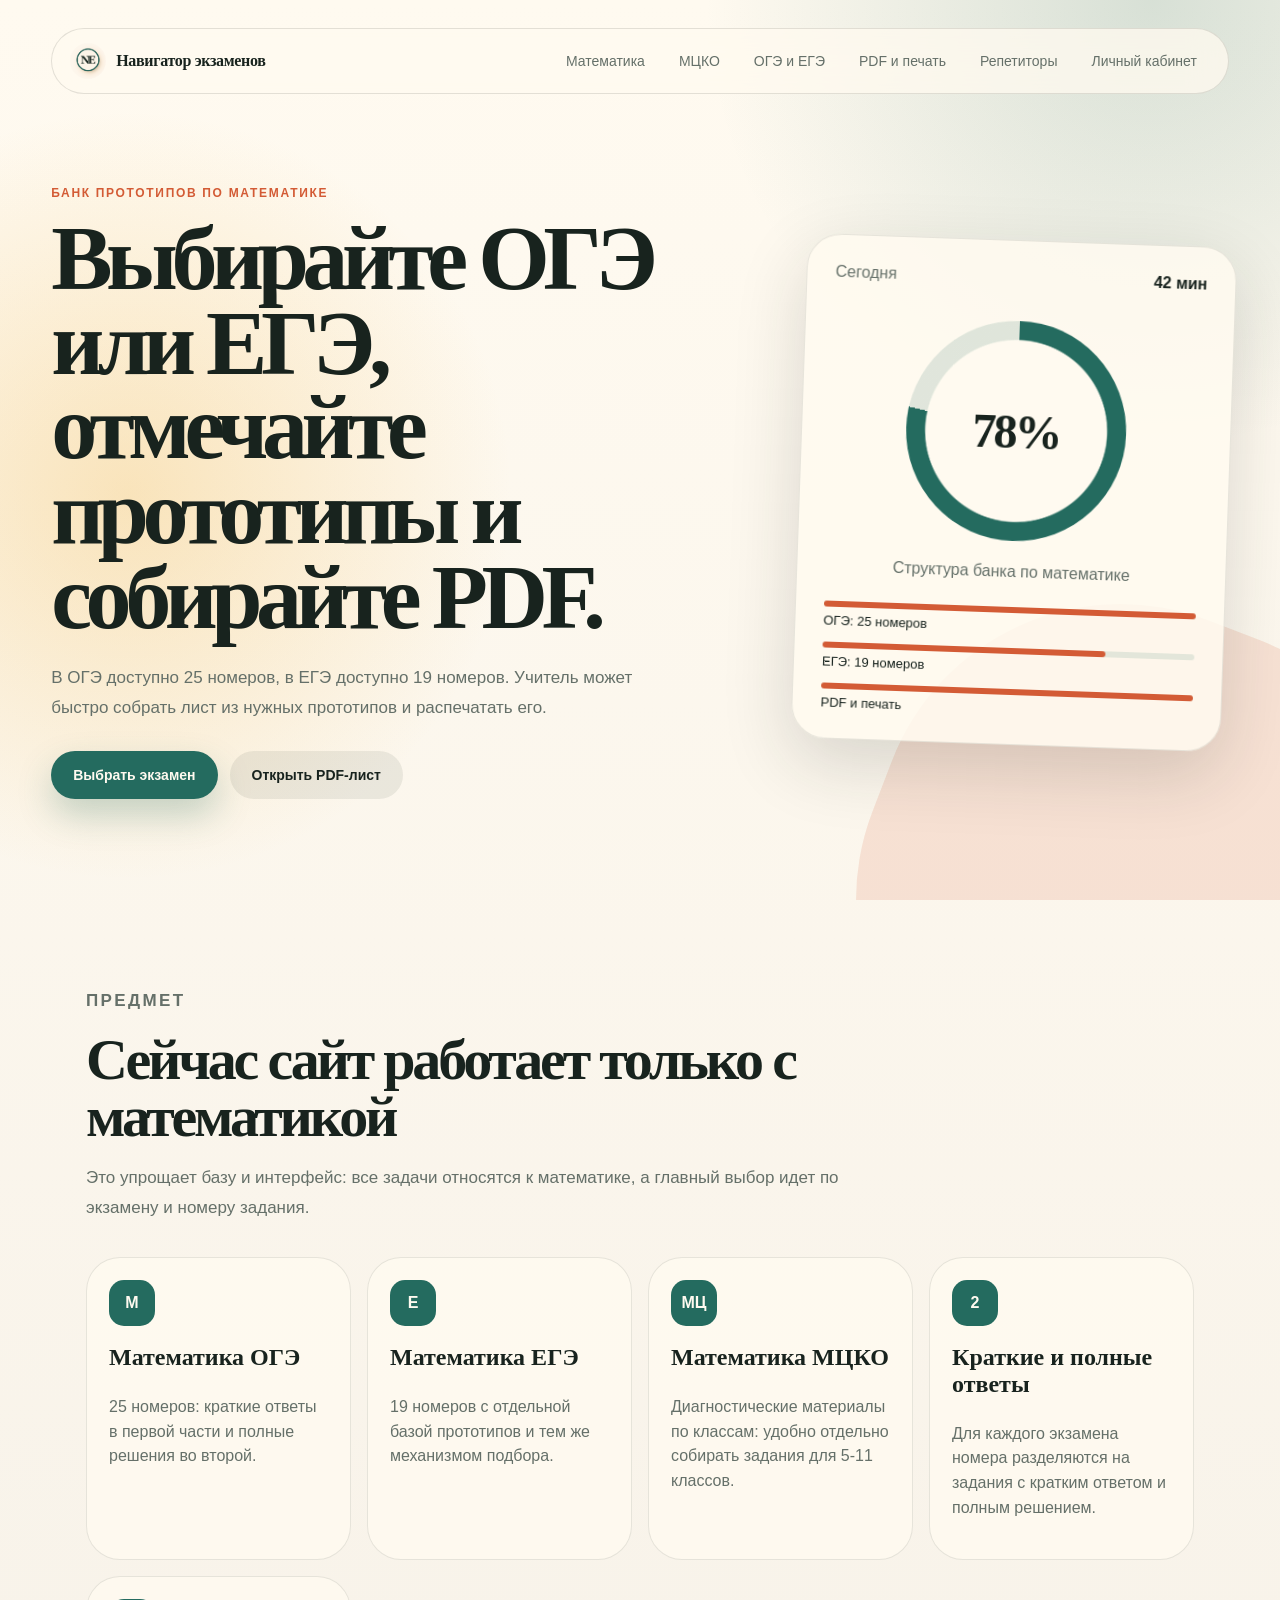
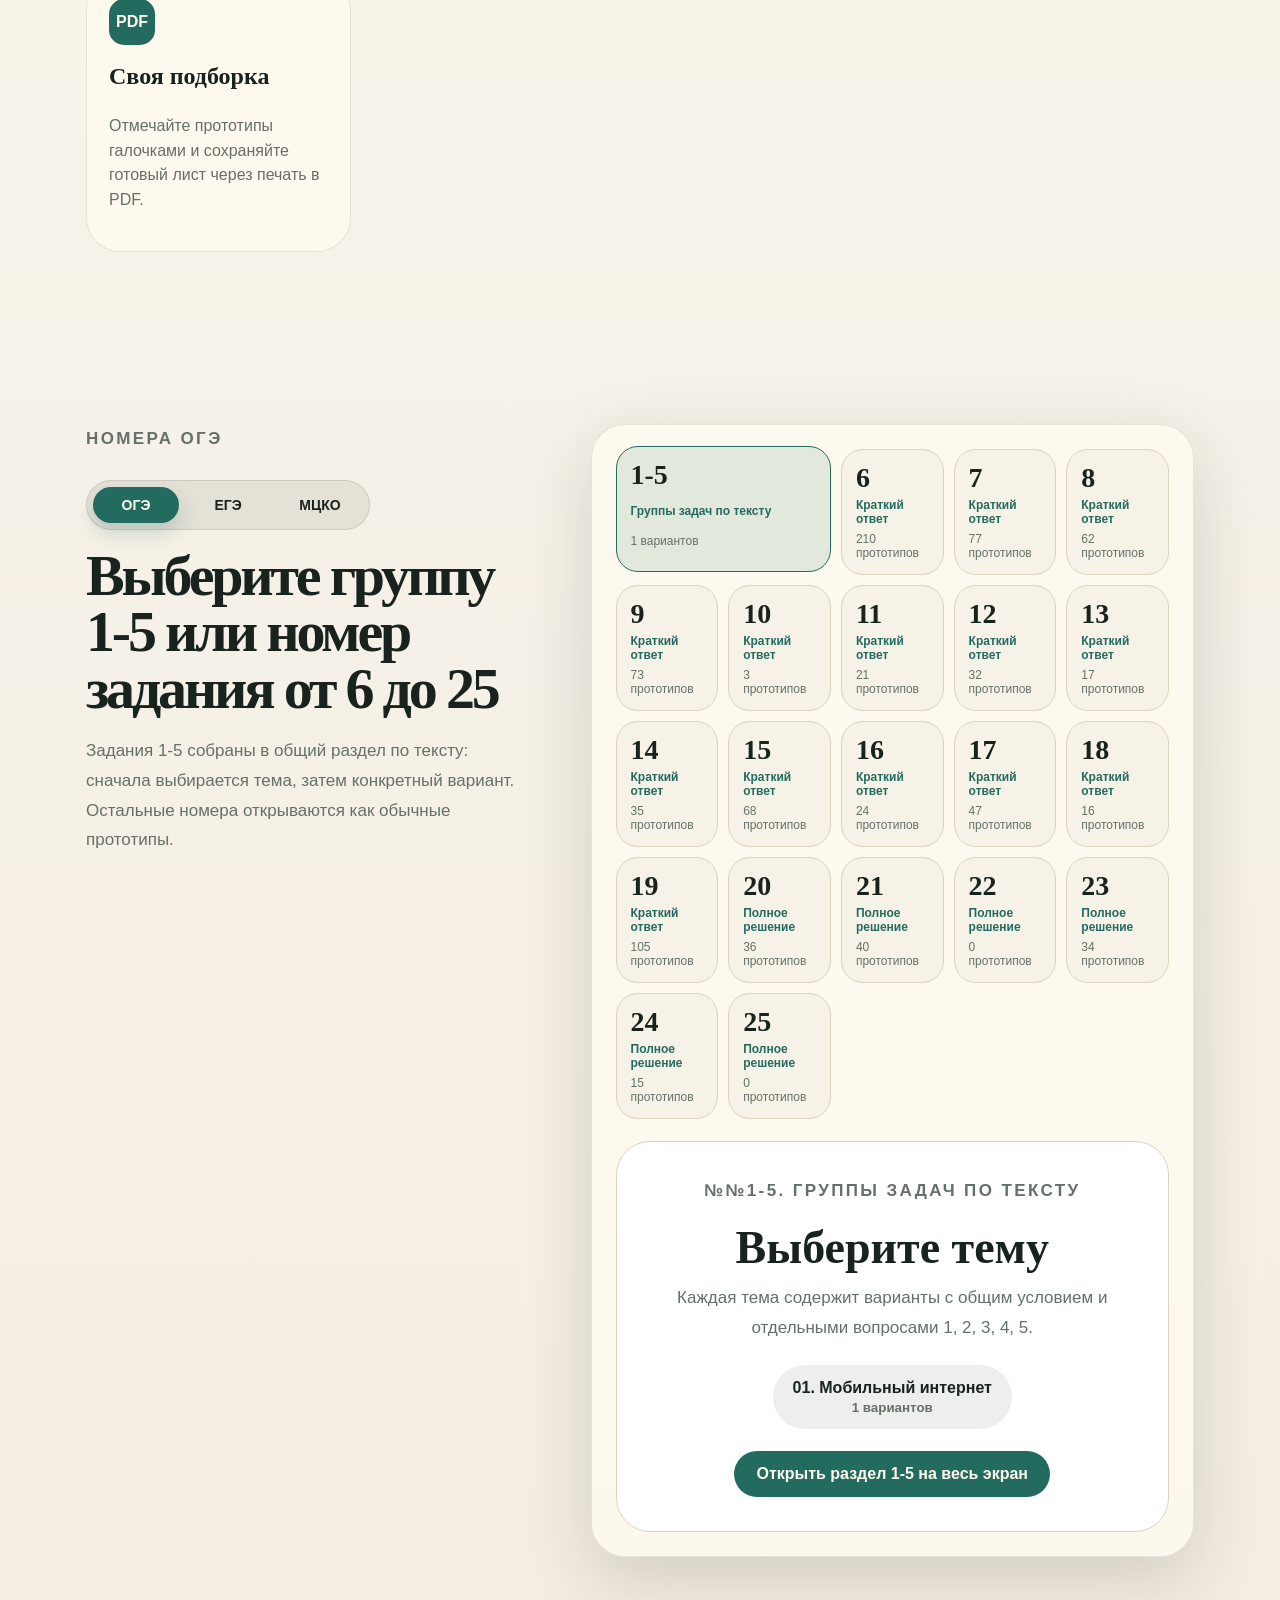
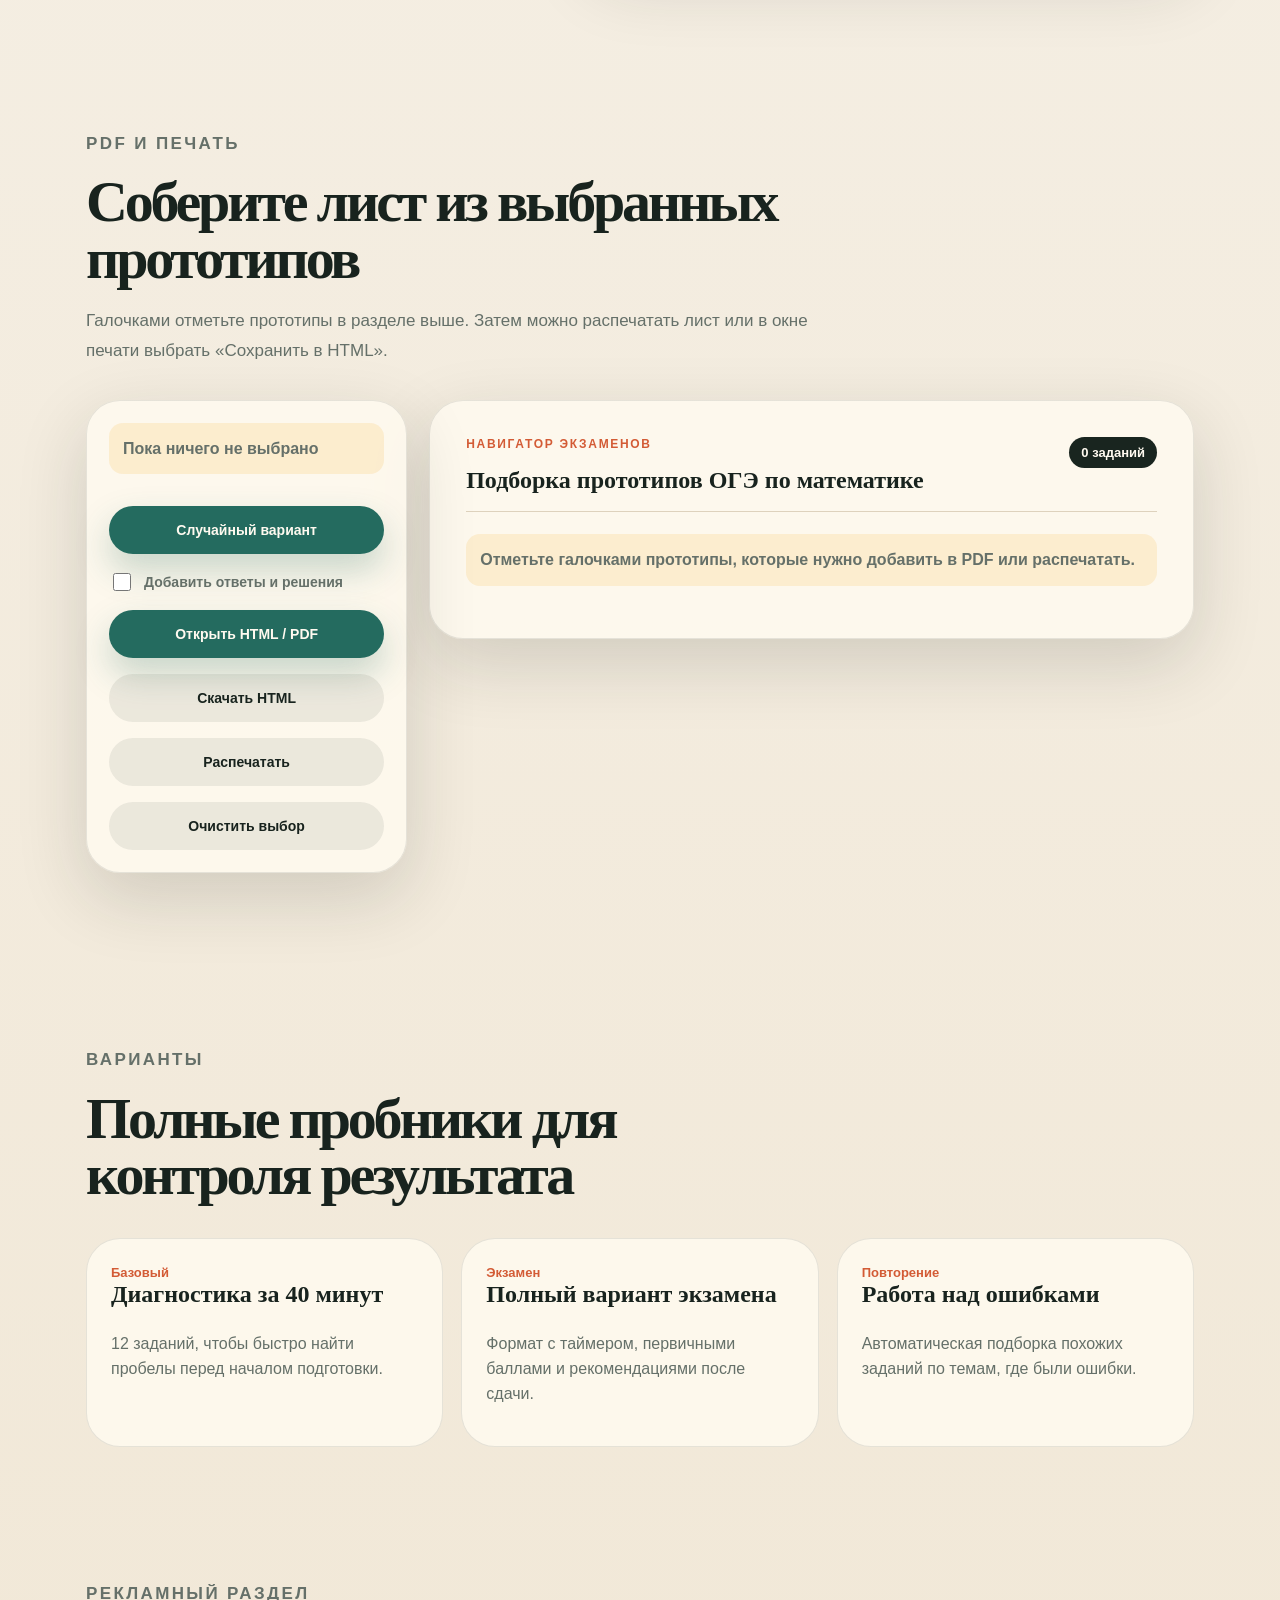
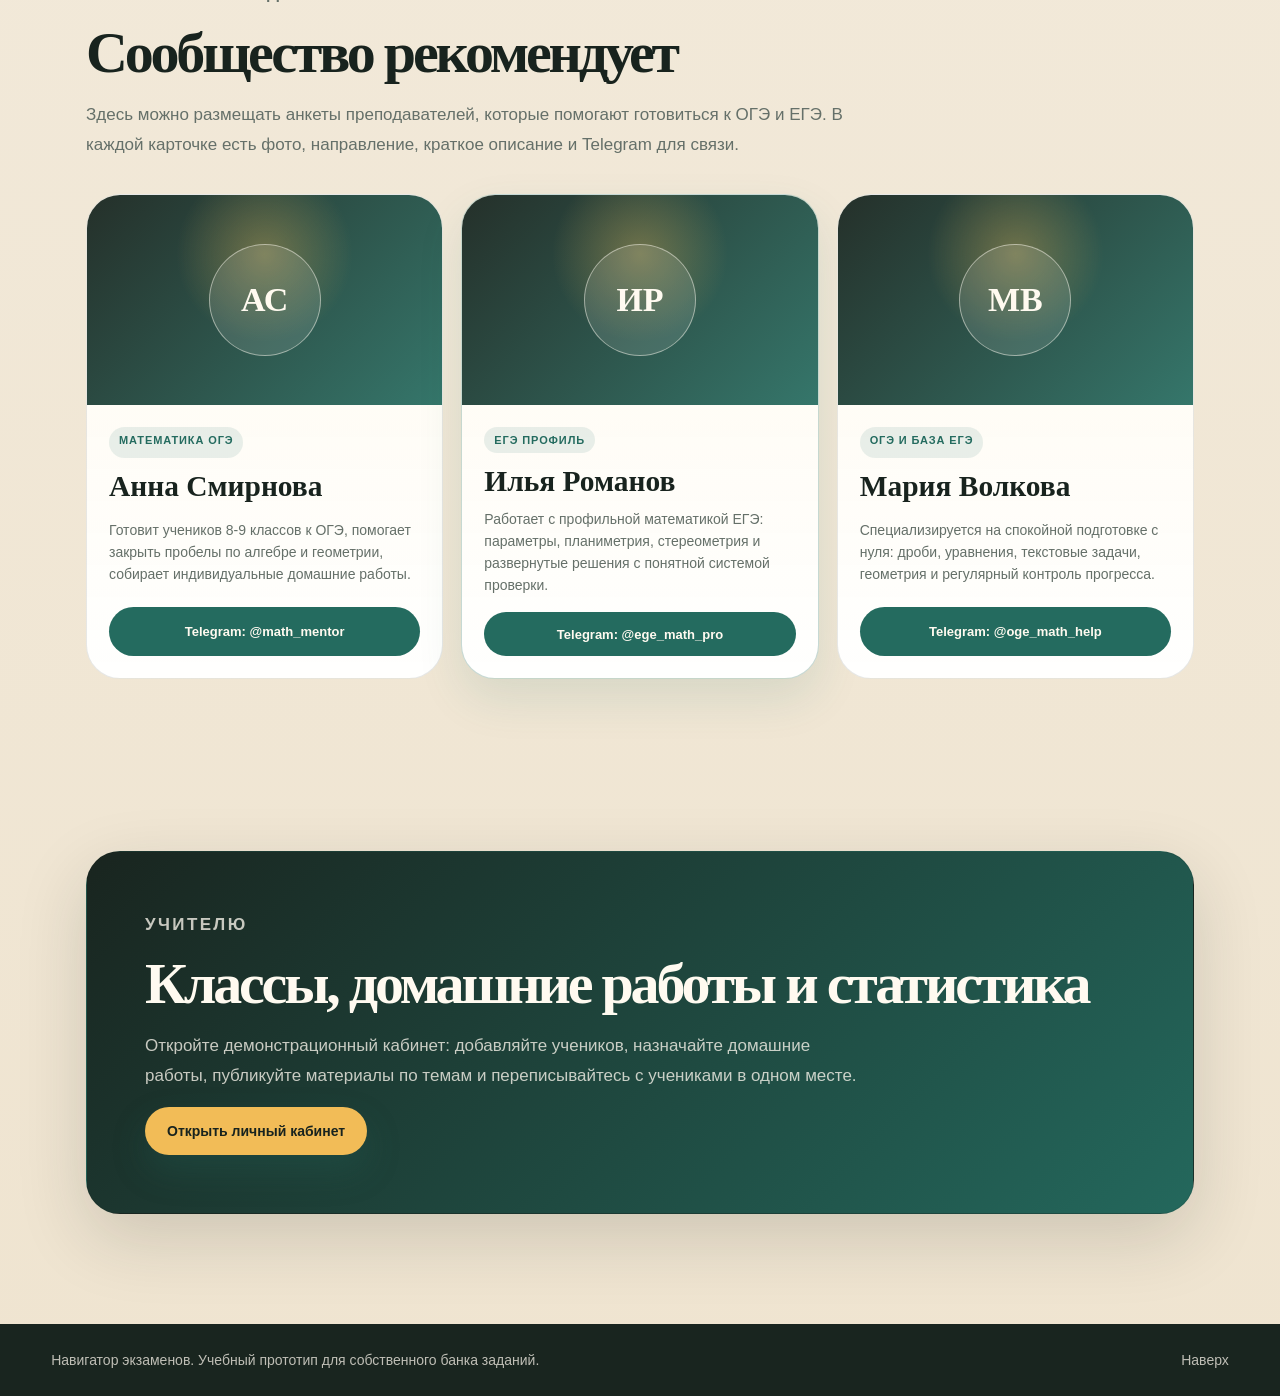
==== index.html @ f8630cc6 "Add this file" ====
<!doctype html>
<html lang="ru">
  <head>
    <meta charset="utf-8">
    <meta name="viewport" content="width=device-width, initial-scale=1">
    <title>Навигатор ЕГЭ и ОГЭ | Подготовка к экзаменам</title>
    <meta
      name="description"
      content="Тренажер для подготовки к ОГЭ и ЕГЭ: каталог заданий, подборка прототипов и PDF для печати."
    >
    <link rel="icon" type="image/png" href="favicon.png">
    <link rel="apple-touch-icon" href="favicon.png">
    <link rel="stylesheet" href="lib/katex/katex.min.css">
    <link rel="stylesheet" href="styles.css">
  </head>
  <body>
    <header class="hero">
      <nav class="topbar" aria-label="Главная навигация">
        <a class="brand" href="#top" aria-label="Навигатор ЕГЭ и ОГЭ">
          <span class="brand__mark" aria-hidden="true"></span>
          <span>Навигатор экзаменов</span>
        </a>
        <div class="topbar__links">
          <a href="#subjects">Математика</a>
          <a href="#catalog" data-exam-link="mcko">МЦКО</a>
          <a href="#catalog">ОГЭ и ЕГЭ</a>
          <a href="#print">PDF и печать</a>
          <a href="#specialists">Репетиторы</a>
          <a href="cabinet.html">Личный кабинет</a>
        </div>
      </nav>

      <section class="hero__grid" id="top">
        <div class="hero__content">
          <p class="eyebrow">Банк прототипов по математике</p>
          <h1>Выбирайте ОГЭ или ЕГЭ, отмечайте прототипы и собирайте PDF.</h1>
          <p class="hero__lead">
            В ОГЭ доступно 25 номеров, в ЕГЭ доступно 19 номеров.
            Учитель может быстро собрать лист из нужных прототипов и распечатать его.
          </p>
          <div class="hero__actions">
            <a class="button button--primary" href="#catalog">Выбрать экзамен</a>
            <a class="button button--ghost" href="#print">Открыть PDF-лист</a>
          </div>
        </div>

        <aside class="exam-card" aria-label="Статистика подготовки">
          <div class="exam-card__header">
            <span>Сегодня</span>
            <strong>42 мин</strong>
          </div>
          <div class="progress-ring" aria-hidden="true">
            <span>78%</span>
          </div>
          <p>Структура банка по математике</p>
          <div class="mini-bars" aria-label="Прогресс по разделам">
            <span style="--value: 100%">ОГЭ: 25 номеров</span>
            <span style="--value: 76%">ЕГЭ: 19 номеров</span>
            <span style="--value: 100%">PDF и печать</span>
          </div>
        </aside>
      </section>
    </header>

    <main>
      <section class="section subjects" id="subjects">
        <div class="section__heading">
          <p class="eyebrow">Предмет</p>
          <h2>Сейчас сайт работает только с математикой</h2>
          <p>
            Это упрощает базу и интерфейс: все задачи относятся к математике,
            а главный выбор идет по экзамену и номеру задания.
          </p>
        </div>
        <div class="subject-grid">
          <article class="subject-card">
            <span>М</span>
            <h3>Математика ОГЭ</h3>
            <p>25 номеров: краткие ответы в первой части и полные решения во второй.</p>
          </article>
          <article class="subject-card">
            <span>Е</span>
            <h3>Математика ЕГЭ</h3>
            <p>19 номеров с отдельной базой прототипов и тем же механизмом подбора.</p>
          </article>
          <a class="subject-card subject-card--link" href="#catalog" data-exam-link="mcko">
            <span>МЦ</span>
            <h3>Математика МЦКО</h3>
            <p>Диагностические материалы по классам: удобно отдельно собирать задания для 5-11 классов.</p>
          </a>
          <article class="subject-card">
            <span>2</span>
            <h3>Краткие и полные ответы</h3>
            <p>Для каждого экзамена номера разделяются на задания с кратким ответом и полным решением.</p>
          </article>
          <article class="subject-card">
            <span>PDF</span>
            <h3>Своя подборка</h3>
            <p>Отмечайте прототипы галочками и сохраняйте готовый лист через печать в PDF.</p>
          </article>
        </div>
      </section>

      <section class="section split" id="catalog">
        <div>
          <p class="eyebrow" id="catalogEyebrow">Номера ОГЭ</p>
          <div class="exam-switch" id="examSwitch" aria-label="Выбор экзамена"></div>
          <div class="exam-subswitch" id="examSubswitch" aria-label="Выбор класса МЦКО"></div>
          <h2 id="catalogTitle">Выберите номер задания от 1 до 25</h2>
          <p id="catalogDescription">
            После выбора номера справа появятся все прототипы из базы. Отметьте галочками
            те задания, которые нужно добавить в PDF или распечатать.
          </p>
        </div>
        <div class="catalog-panel">
          <div class="number-grid" id="taskNumberGrid" aria-label="Номера заданий"></div>
          <div class="prototype-list" id="prototypeList"></div>
        </div>
      </section>

      <section class="section print-builder" id="print">
        <div class="section__heading">
          <p class="eyebrow">PDF и печать</p>
          <h2>Соберите лист из выбранных прототипов</h2>
          <p>
            Галочками отметьте прототипы в разделе выше. Затем можно распечатать лист
            или в окне печати выбрать «Сохранить в HTML».
          </p>
        </div>

        <div class="print-panel">
          <form class="print-controls" id="printControls">
            <div class="selected-summary" id="selectedSummary">Пока ничего не выбрано</div>
            <div class="selected-list" id="selectedList"></div>
            <button class="button button--primary" id="generateRandomVariant" type="button">
              Случайный вариант
            </button>
            <label class="checkbox">
              <input type="checkbox" id="includeAnswers" name="includeAnswers">
              <span>Добавить ответы и решения</span>
            </label>
            <button class="button button--primary" id="downloadWorksheet" type="button">
              Открыть HTML / PDF
            </button>
            <button class="button button--ghost" id="downloadHtmlWorksheet" type="button">
              Скачать HTML
            </button>
            <button class="button button--ghost" id="printWorksheet" type="button">
              Распечатать
            </button>
            <button class="button button--ghost" id="clearSelection" type="button">
              Очистить выбор
            </button>
          </form>

          <article class="worksheet" id="worksheet">
            <div class="worksheet__header">
              <div>
                <p class="eyebrow">Навигатор экзаменов</p>
                <h3 id="worksheetTitle">Лист заданий</h3>
              </div>
              <span id="worksheetCount"></span>
            </div>
            <div class="worksheet__tasks" id="worksheetTasks"></div>
          </article>
        </div>
      </section>

      <section class="section variants" id="variants">
        <div class="section__heading">
          <p class="eyebrow">Варианты</p>
          <h2>Полные пробники для контроля результата</h2>
        </div>
        <div class="variant-grid">
          <article>
            <span>Базовый</span>
            <h3>Диагностика за 40 минут</h3>
            <p>12 заданий, чтобы быстро найти пробелы перед началом подготовки.</p>
          </article>
          <article>
            <span>Экзамен</span>
            <h3>Полный вариант экзамена</h3>
            <p>Формат с таймером, первичными баллами и рекомендациями после сдачи.</p>
          </article>
          <article>
            <span>Повторение</span>
            <h3>Работа над ошибками</h3>
            <p>Автоматическая подборка похожих заданий по темам, где были ошибки.</p>
          </article>
        </div>
      </section>

      <section class="section specialists" id="specialists">
        <div class="section__heading">
          <p class="eyebrow">Рекламный раздел</p>
          <h2>Сообщество рекомендует</h2>
          <p>
            Здесь можно размещать анкеты преподавателей, которые помогают готовиться к ОГЭ и ЕГЭ.
            В каждой карточке есть фото, направление, краткое описание и Telegram для связи.
          </p>
        </div>
        <div class="specialist-grid">
          <article class="specialist-card">
            <div class="specialist-card__photo" aria-label="Фото преподавателя">
              <span>АС</span>
            </div>
            <div class="specialist-card__body">
              <span class="specialist-card__badge">Математика ОГЭ</span>
              <h3>Анна Смирнова</h3>
              <p>
                Готовит учеников 8-9 классов к ОГЭ, помогает закрыть пробелы по алгебре
                и геометрии, собирает индивидуальные домашние работы.
              </p>
              <a class="specialist-card__contact" href="https://t.me/math_mentor" target="_blank" rel="noopener">
                Telegram: @math_mentor
              </a>
            </div>
          </article>

          <article class="specialist-card specialist-card--featured">
            <div class="specialist-card__photo" aria-label="Фото преподавателя">
              <span>ИР</span>
            </div>
            <div class="specialist-card__body">
              <span class="specialist-card__badge">ЕГЭ профиль</span>
              <h3>Илья Романов</h3>
              <p>
                Работает с профильной математикой ЕГЭ: параметры, планиметрия, стереометрия
                и развернутые решения с понятной системой проверки.
              </p>
              <a class="specialist-card__contact" href="https://t.me/ege_math_pro" target="_blank" rel="noopener">
                Telegram: @ege_math_pro
              </a>
            </div>
          </article>

          <article class="specialist-card">
            <div class="specialist-card__photo" aria-label="Фото преподавателя">
              <span>МВ</span>
            </div>
            <div class="specialist-card__body">
              <span class="specialist-card__badge">ОГЭ и база ЕГЭ</span>
              <h3>Мария Волкова</h3>
              <p>
                Специализируется на спокойной подготовке с нуля: дроби, уравнения,
                текстовые задачи, геометрия и регулярный контроль прогресса.
              </p>
              <a class="specialist-card__contact" href="https://t.me/oge_math_help" target="_blank" rel="noopener">
                Telegram: @oge_math_help
              </a>
            </div>
          </article>
        </div>
      </section>

      <section class="section teacher" id="teacher">
        <div class="teacher__card">
          <p class="eyebrow">Учителю</p>
          <h2>Классы, домашние работы и статистика</h2>
          <p>
            Откройте демонстрационный кабинет: добавляйте учеников, назначайте домашние работы,
            публикуйте материалы по темам и переписывайтесь с учениками в одном месте.
          </p>
          <a class="button button--primary" href="cabinet.html">Открыть личный кабинет</a>
        </div>
      </section>
    </main>

    <div class="prototype-overlay" id="prototypeOverlay" aria-hidden="true">
      <div class="prototype-overlay__backdrop" data-close-overlay></div>
      <section class="prototype-overlay__panel" role="dialog" aria-modal="true" aria-labelledby="overlayTitle">
        <header class="prototype-overlay__top">
          <div>
            <p class="eyebrow">Прототипы задания</p>
            <h2 id="overlayTitle">Задание</h2>
          </div>
          <div class="prototype-overlay__actions">
            <a class="button button--ghost" href="#print" data-close-overlay>К выбранным</a>
            <button class="button button--primary" id="closeOverlay" type="button">Закрыть</button>
          </div>
        </header>
        <div class="prototype-overlay__content" id="overlayPrototypeList"></div>
      </section>
    </div>

    <footer class="footer">
      <p>Навигатор экзаменов. Учебный прототип для собственного банка заданий.</p>
      <a href="#top">Наверх</a>
    </footer>

    <script>window.OGE_TASKS = []; window.EGE_TASKS = [];</script>
    <script src="tasks/task-01.js"></script>
    <script src="tasks/task-02.js"></script>
    <script src="tasks/task-03.js"></script>
    <script src="tasks/task-04.js"></script>
    <script src="tasks/task-05.js"></script>
    <script src="tasks/task-06.js"></script>
    <script src="tasks/task-07.js"></script>
    <script src="tasks/task-08.js"></script>
    <script src="tasks/task-09.js"></script>
    <script src="tasks/task-10.js"></script>
    <script src="tasks/task-11.js"></script>
    <script src="tasks/task-12.js"></script>
    <script src="tasks/task-13.js"></script>
    <script src="tasks/task-14.js"></script>
    <script src="tasks/task-15.js"></script>
    <script src="tasks/task-16.js"></script>
    <script src="tasks/task-17.js"></script>
    <script src="tasks/task-18.js"></script>
    <script src="tasks/task-19.js"></script>
    <script src="tasks/task-20.js"></script>
    <script src="tasks/task-21.js"></script>
    <script src="tasks/task-22.js"></script>
    <script src="tasks/task-23.js"></script>
    <script src="tasks/task-24.js"></script>
    <script src="tasks/task-25.js"></script>
    <script src="ege-tasks/task-01.js"></script>
    <script src="ege-tasks/task-02.js"></script>
    <script src="ege-tasks/task-03.js"></script>
    <script src="ege-tasks/task-04.js"></script>
    <script src="ege-tasks/task-05.js"></script>
    <script src="ege-tasks/task-06.js"></script>
    <script src="ege-tasks/task-07.js"></script>
    <script src="ege-tasks/task-08.js"></script>
    <script src="ege-tasks/task-09.js"></script>
    <script src="ege-tasks/task-10.js"></script>
    <script src="ege-tasks/task-11.js"></script>
    <script src="ege-tasks/task-12.js"></script>
    <script src="ege-tasks/task-13.js"></script>
    <script src="ege-tasks/task-14.js"></script>
    <script src="ege-tasks/task-15.js"></script>
    <script src="ege-tasks/task-16.js"></script>
    <script src="ege-tasks/task-17.js"></script>
    <script src="ege-tasks/task-18.js"></script>
    <script src="ege-tasks/task-19.js"></script>
    <script src="image-data.js"></script>
    <script src="lib/katex/katex.min.js"></script>
    <script src="exam-builder.js"></script>
  </body>
</html>
---- styles.css ----
/* ===== Базовая тема =====
   Цвета, тени, радиусы и общие настройки всей страницы. */
:root {
  --bg: #f6f1e8;
  --bg-deep: #19251f;
  --card: #fffaf0;
  --ink: #18231e;
  --muted: #657069;
  --line: #ded2bd;
  --accent: #d35b35;
  --accent-2: #246b5f;
  --sun: #f2bc57;
  --good: #2f8b57;
  --shadow: 0 24px 70px rgba(31, 35, 30, 0.16);
  --radius-lg: 34px;
  --radius-md: 22px;
  --radius-sm: 14px;
}

* {
  box-sizing: border-box;
}

html {
  scroll-behavior: smooth;
}

body {
  margin: 0;
  color: var(--ink);
  background:
    radial-gradient(circle at 10% 8%, rgba(242, 188, 87, 0.34), transparent 24rem),
    radial-gradient(circle at 90% 0%, rgba(36, 107, 95, 0.18), transparent 28rem),
    linear-gradient(180deg, #fffaf0 0%, var(--bg) 34%, #efe4d0 100%);
  font-family: Georgia, "Times New Roman", serif;
}

body.overlay-open {
  overflow: hidden;
}

a {
  color: inherit;
  text-decoration: none;
}

button,
input {
  font: inherit;
}

/* ===== Первый экран и шапка =====
   Главный экран сайта, верхнее меню, логотип и навигационные ссылки. */
.hero {
  min-height: 100vh;
  padding: 28px clamp(18px, 4vw, 64px) 64px;
  position: relative;
  overflow: hidden;
}

.hero::after {
  content: "";
  position: absolute;
  inset: auto -8rem -16rem auto;
  width: 34rem;
  height: 34rem;
  border-radius: 45%;
  background: rgba(211, 91, 53, 0.14);
  transform: rotate(21deg);
  z-index: -1;
}

.topbar {
  display: flex;
  align-items: center;
  justify-content: space-between;
  gap: 24px;
  max-width: 1180px;
  margin: 0 auto;
  padding: 14px 18px;
  border: 1px solid rgba(25, 37, 31, 0.12);
  border-radius: 999px;
  background: rgba(255, 250, 240, 0.76);
  backdrop-filter: blur(18px);
}

.brand,
.topbar__links {
  display: flex;
  align-items: center;
}

.brand {
  gap: 10px;
  font-weight: 800;
  letter-spacing: -0.02em;
}

.brand__mark {
  display: block;
  width: 36px;
  height: 36px;
  border-radius: 50%;
  background-image: url("icon.png");
  background-repeat: no-repeat;
  background-position: center;
  background-size: cover;
}

.topbar__links {
  gap: 8px;
  color: var(--muted);
  font-family: Verdana, Geneva, sans-serif;
  font-size: 14px;
}

.topbar__links a {
  padding: 10px 13px;
  border-radius: 999px;
}

.topbar__links a:hover {
  color: var(--ink);
  background: rgba(36, 107, 95, 0.1);
}

/* ===== Главный промо-блок =====
   Сетка первого экрана, крупные заголовки, вводный текст и кнопки. */
.hero__grid {
  display: grid;
  grid-template-columns: minmax(0, 1.15fr) minmax(320px, 0.85fr);
  align-items: center;
  gap: clamp(28px, 6vw, 96px);
  max-width: 1180px;
  margin: 92px auto 0;
}

.eyebrow {
  margin: 0 0 16px;
  color: var(--accent);
  font-family: Verdana, Geneva, sans-serif;
  font-size: 12px;
  font-weight: 800;
  letter-spacing: 0.14em;
  text-transform: uppercase;
}

h1,
h2,
h3,
p {
  margin-top: 0;
}

h1 {
  max-width: 780px;
  margin-bottom: 24px;
  font-size: clamp(46px, 8vw, 92px);
  line-height: 0.92;
  letter-spacing: -0.07em;
}

h2 {
  margin-bottom: 18px;
  font-size: clamp(34px, 5vw, 58px);
  line-height: 0.98;
  letter-spacing: -0.055em;
}

h3 {
  font-size: 24px;
  line-height: 1.12;
}

.hero__lead,
.section__heading p,
.split p,
.practice__copy p,
.teacher__card p {
  color: var(--muted);
  font-family: Verdana, Geneva, sans-serif;
  font-size: 17px;
  line-height: 1.75;
}

.hero__lead {
  max-width: 650px;
}

.hero__actions,
.trainer__actions {
  display: flex;
  flex-wrap: wrap;
  gap: 12px;
  margin-top: 28px;
}

.button {
  display: inline-flex;
  align-items: center;
  justify-content: center;
  min-height: 48px;
  padding: 0 22px;
  border: 0;
  border-radius: 999px;
  cursor: pointer;
  font-family: Verdana, Geneva, sans-serif;
  font-size: 14px;
  font-weight: 800;
  transition: transform 180ms ease, box-shadow 180ms ease, background 180ms ease;
}

.button:hover {
  transform: translateY(-2px);
}

.button--primary {
  color: #fffaf0;
  background: var(--accent-2);
  box-shadow: 0 16px 34px rgba(36, 107, 95, 0.25);
}

.button--ghost {
  color: var(--ink);
  background: rgba(25, 37, 31, 0.08);
}

/* ===== Карточки и декоративные панели =====
   Общий внешний вид больших карточек, карточки экзамена и мини-графика. */
.exam-card,
.catalog-panel,
.trainer,
.teacher__card,
.specialist-card,
.variant-grid article,
.subject-card {
  border: 1px solid rgba(25, 37, 31, 0.1);
  border-radius: var(--radius-lg);
  background: rgba(255, 250, 240, 0.83);
  box-shadow: var(--shadow);
}

.exam-card {
  justify-self: end;
  width: min(100%, 430px);
  padding: 28px;
  transform: rotate(2deg);
  animation: floatIn 800ms ease both;
}

.exam-card__header {
  display: flex;
  justify-content: space-between;
  color: var(--muted);
  font-family: Verdana, Geneva, sans-serif;
}

.exam-card__header strong {
  color: var(--ink);
}

.progress-ring {
  display: grid;
  place-items: center;
  width: 220px;
  height: 220px;
  margin: 34px auto 22px;
  border-radius: 50%;
  background:
    radial-gradient(circle, var(--card) 0 58%, transparent 59%),
    conic-gradient(var(--accent-2) 0 78%, rgba(36, 107, 95, 0.14) 78% 100%);
}

.progress-ring span {
  font-size: 48px;
  font-weight: 900;
  letter-spacing: -0.06em;
}

.exam-card p {
  text-align: center;
  color: var(--muted);
  font-family: Verdana, Geneva, sans-serif;
}

.mini-bars {
  display: grid;
  gap: 14px;
  margin-top: 26px;
  font-family: Verdana, Geneva, sans-serif;
  font-size: 13px;
}

.mini-bars span {
  position: relative;
  padding-top: 12px;
}

.mini-bars span::before,
.mini-bars span::after {
  content: "";
  position: absolute;
  top: 0;
  left: 0;
  height: 6px;
  border-radius: 999px;
}

.mini-bars span::before {
  width: 100%;
  background: rgba(36, 107, 95, 0.12);
}

.mini-bars span::after {
  width: var(--value);
  background: var(--accent);
}

/* ===== Обычные секции страницы =====
   Общие отступы секций, карточки предметов и двухколоночные блоки. */
.section {
  max-width: 1180px;
  margin: 0 auto;
  padding: 86px clamp(18px, 4vw, 36px);
}

.section__heading {
  max-width: 760px;
  margin-bottom: 34px;
}

.subject-grid {
  display: grid;
  grid-template-columns: repeat(auto-fit, minmax(210px, 1fr));
  gap: 16px;
}

.subject-card {
  min-height: 188px;
  padding: 22px;
  box-shadow: none;
  transition: transform 180ms ease, box-shadow 180ms ease;
}

.subject-card--link {
  display: block;
  color: inherit;
  text-decoration: none;
}

.subject-card:hover {
  transform: translateY(-5px);
  box-shadow: 0 22px 42px rgba(31, 35, 30, 0.12);
}

.subject-card span {
  display: inline-grid;
  place-items: center;
  width: 46px;
  height: 46px;
  margin-bottom: 18px;
  border-radius: 15px;
  color: #fffaf0;
  background: var(--accent-2);
  font-family: Verdana, Geneva, sans-serif;
  font-weight: 900;
}

.subject-card p,
.task-card p,
.mcko-class-card p,
.specialist-card p,
.variant-grid p {
  color: var(--muted);
  font-family: Verdana, Geneva, sans-serif;
  line-height: 1.55;
}

.mcko {
  padding-top: 44px;
}

.mcko-class-grid {
  display: grid;
  grid-template-columns: repeat(auto-fit, minmax(250px, 1fr));
  gap: 16px;
}

.mcko-class-card {
  overflow: hidden;
  border: 1px solid var(--line);
  border-radius: 28px;
  background:
    linear-gradient(135deg, rgba(255, 255, 255, 0.88), rgba(250, 240, 219, 0.78)),
    var(--card);
  box-shadow: 0 18px 40px rgba(31, 35, 30, 0.08);
}

.mcko-class-card[open] {
  border-color: rgba(33, 117, 100, 0.42);
  box-shadow: 0 26px 54px rgba(31, 35, 30, 0.12);
}

.mcko-class-card summary {
  display: grid;
  grid-template-columns: auto 1fr auto;
  align-items: center;
  gap: 16px;
  padding: 22px;
  cursor: pointer;
  list-style: none;
}

.mcko-class-card summary::-webkit-details-marker {
  display: none;
}

.mcko-class-card summary::after {
  content: "+";
  display: inline-grid;
  place-items: center;
  width: 34px;
  height: 34px;
  border-radius: 999px;
  color: var(--accent);
  background: rgba(33, 117, 100, 0.1);
  font-family: Verdana, Geneva, sans-serif;
  font-size: 1.25rem;
  font-weight: 900;
}

.mcko-class-card[open] summary::after {
  content: "−";
  color: #fffaf0;
  background: var(--accent);
}

.mcko-class-card summary span {
  display: inline-grid;
  place-items: center;
  width: 58px;
  height: 58px;
  border-radius: 18px;
  color: #fffaf0;
  background: var(--accent-2);
  font-family: Georgia, "Times New Roman", serif;
  font-size: 2rem;
  font-weight: 900;
}

.mcko-class-card summary strong {
  color: var(--ink);
  font-family: Georgia, "Times New Roman", serif;
  font-size: clamp(1.45rem, 3vw, 2.15rem);
}

.mcko-class-card__body {
  display: grid;
  gap: 16px;
  padding: 0 22px 22px;
}

.mcko-class-card__body .button {
  justify-self: start;
  padding: 12px 18px;
  font-size: 0.92rem;
}

.mcko-class-card__status {
  justify-self: start;
  padding: 10px 14px;
  border-radius: 999px;
  color: var(--accent);
  background: rgba(33, 117, 100, 0.1);
  font-family: Verdana, Geneva, sans-serif;
  font-size: 0.88rem;
  font-weight: 800;
}

.split,
.practice {
  display: grid;
  grid-template-columns: minmax(260px, 0.72fr) minmax(320px, 1fr);
  align-items: start;
  gap: clamp(28px, 6vw, 70px);
}

.catalog-panel,
.trainer {
  padding: 24px;
}

/* ===== Каталог типов заданий =====
   Вкладки, список тем и карточки заданий в каталоге. */
.catalog-panel__tabs {
  display: flex;
  flex-wrap: wrap;
  gap: 10px;
  margin-bottom: 18px;
}

.tab {
  padding: 10px 14px;
  border: 1px solid var(--line);
  border-radius: 999px;
  color: var(--muted);
  background: transparent;
  cursor: pointer;
}

.tab.is-active {
  color: #fffaf0;
  border-color: var(--accent-2);
  background: var(--accent-2);
}

.task-list {
  display: grid;
  gap: 12px;
}

.task-card {
  display: grid;
  grid-template-columns: auto 1fr auto;
  gap: 16px;
  align-items: center;
  padding: 16px;
  border-radius: var(--radius-md);
  background: rgba(246, 241, 232, 0.8);
}

.task-card__number {
  display: grid;
  place-items: center;
  width: 44px;
  height: 44px;
  border-radius: 14px;
  color: #fffaf0;
  background: var(--bg-deep);
  font-family: Verdana, Geneva, sans-serif;
  font-weight: 900;
}

.task-card h3 {
  margin-bottom: 6px;
  font-size: 18px;
}

.task-card p {
  margin-bottom: 0;
  font-size: 14px;
}

.task-card__count {
  color: var(--accent);
  font-family: Verdana, Geneva, sans-serif;
  font-size: 13px;
  font-weight: 800;
}

/* ===== Рекламные анкеты репетиторов =====
   Карточки преподавателей с фото, направлением, описанием и Telegram-контактом. */
.specialists {
  padding-top: 46px;
}

.specialist-grid {
  display: grid;
  grid-template-columns: repeat(3, minmax(0, 1fr));
  gap: 18px;
}

.specialist-card {
  display: grid;
  grid-template-rows: auto 1fr;
  overflow: hidden;
  background:
    linear-gradient(180deg, rgba(255, 250, 240, 0.96), rgba(255, 255, 255, 0.9)),
    var(--card);
  box-shadow: none;
  transition: transform 180ms ease, box-shadow 180ms ease;
}

.specialist-card:hover {
  transform: translateY(-5px);
  box-shadow: 0 22px 42px rgba(31, 35, 30, 0.12);
}

.specialist-card--featured {
  border-color: rgba(36, 107, 95, 0.26);
  box-shadow: 0 20px 46px rgba(36, 107, 95, 0.12);
}

.specialist-card__photo {
  display: grid;
  place-items: center;
  min-height: 210px;
  background:
    radial-gradient(circle at 50% 28%, rgba(242, 188, 87, 0.34), transparent 5.5rem),
    linear-gradient(135deg, rgba(25, 37, 31, 0.95), rgba(36, 107, 95, 0.92));
}

.specialist-card__photo span {
  display: grid;
  place-items: center;
  width: 112px;
  height: 112px;
  border: 1px solid rgba(255, 250, 240, 0.48);
  border-radius: 50%;
  color: #fffaf0;
  background: rgba(255, 250, 240, 0.12);
  font-family: Georgia, "Times New Roman", serif;
  font-size: 34px;
  font-weight: 900;
}

.specialist-card__body {
  display: grid;
  gap: 12px;
  padding: 22px;
}

.specialist-card__badge {
  width: fit-content;
  padding: 7px 10px;
  border-radius: 999px;
  color: var(--accent-2);
  background: rgba(36, 107, 95, 0.1);
  font-family: Verdana, Geneva, sans-serif;
  font-size: 11px;
  font-weight: 900;
  letter-spacing: 0.08em;
  text-transform: uppercase;
}

.specialist-card h3 {
  margin: 0;
  font-size: clamp(24px, 2.3vw, 34px);
}

.specialist-card p {
  margin: 0;
  font-size: 14px;
}

.specialist-card__contact {
  display: inline-flex;
  align-items: center;
  justify-content: center;
  min-height: 44px;
  margin-top: 4px;
  padding: 0 16px;
  border-radius: 999px;
  color: #fffaf0;
  background: var(--accent-2);
  font-family: Verdana, Geneva, sans-serif;
  font-size: 13px;
  font-weight: 900;
}

/* ===== Выбор номера задания ОГЭ =====
   Сетка карточек 1-25, активная карточка и счетчик прототипов. */
.exam-switch {
  display: inline-grid;
  grid-template-columns: repeat(3, minmax(0, 1fr));
  gap: 6px;
  margin: 10px 0 18px;
  padding: 6px;
  border: 1px solid rgba(25, 37, 31, 0.12);
  border-radius: 999px;
  background: rgba(25, 37, 31, 0.08);
}

.exam-switch__button {
  min-width: 86px;
  padding: 10px 18px;
  border: 0;
  border-radius: 999px;
  color: var(--ink);
  background: transparent;
  cursor: pointer;
  font-family: Verdana, Geneva, sans-serif;
  font-size: 14px;
  font-weight: 900;
}

.exam-switch__button.is-active {
  color: #fffaf0;
  background: var(--accent-2);
  box-shadow: 0 10px 20px rgba(36, 107, 95, 0.22);
}

.exam-subswitch {
  display: flex;
  flex-wrap: wrap;
  gap: 8px;
  margin: -4px 0 20px;
}

.exam-subswitch[hidden] {
  display: none;
}

.exam-subswitch__button {
  padding: 9px 14px;
  border: 1px solid rgba(25, 37, 31, 0.12);
  border-radius: 999px;
  color: var(--accent);
  background: rgba(255, 250, 240, 0.78);
  cursor: pointer;
  font-family: Verdana, Geneva, sans-serif;
  font-size: 13px;
  font-weight: 900;
  transition: transform 180ms ease, border-color 180ms ease, background 180ms ease;
}

.exam-subswitch__button:hover,
.exam-subswitch__button.is-active {
  transform: translateY(-2px);
  border-color: var(--accent-2);
  color: #fffaf0;
  background: var(--accent-2);
  box-shadow: 0 10px 20px rgba(36, 107, 95, 0.18);
}

.number-grid {
  display: grid;
  grid-template-columns: repeat(5, minmax(0, 1fr));
  gap: 10px;
  margin-bottom: 22px;
}

.number-card {
  display: grid;
  gap: 6px;
  min-height: 104px;
  padding: 14px;
  border: 1px solid var(--line);
  border-radius: var(--radius-md);
  color: var(--ink);
  background: rgba(246, 241, 232, 0.8);
  cursor: pointer;
  text-align: left;
  transition: transform 180ms ease, border-color 180ms ease, background 180ms ease;
}

.number-card:hover,
.number-card.is-active {
  transform: translateY(-3px);
  border-color: var(--accent-2);
  background: rgba(36, 107, 95, 0.12);
}

.number-card strong {
  font-size: 28px;
  line-height: 1;
}

.number-card span,
.number-card small,
.prototype-card__meta,
.selected-summary,
.empty-state {
  font-family: Verdana, Geneva, sans-serif;
}

.number-card span {
  color: var(--accent-2);
  font-size: 12px;
  font-weight: 900;
}

.number-card small {
  color: var(--muted);
  font-size: 12px;
}

.number-card--wide {
  grid-column: span 2;
}

.mcko-class-preview {
  display: grid;
  gap: 16px;
  padding: 28px;
  border: 1px solid var(--line);
  border-radius: 28px;
  background:
    linear-gradient(135deg, rgba(255, 255, 255, 0.92), rgba(250, 240, 219, 0.74)),
    var(--card);
}

.mcko-class-preview h3 {
  margin: 0;
  color: var(--ink);
  font-size: clamp(32px, 4.6vw, 58px);
}

.mcko-class-preview p {
  margin: 0;
  color: var(--muted);
  font-family: Verdana, Geneva, sans-serif;
  font-size: 1.02rem;
  line-height: 1.65;
}

.mcko-class-preview__actions {
  display: flex;
  flex-wrap: wrap;
  align-items: center;
  gap: 12px;
  color: var(--muted);
  font-family: Verdana, Geneva, sans-serif;
  font-size: 0.92rem;
}

/* ===== Список прототипов на странице =====
   Карточки прототипов, метаданные, чекбоксы и пустое состояние. */
.prototype-list {
  display: grid;
  gap: 14px;
}

.prototype-card {
  display: grid;
  grid-template-columns: minmax(150px, 0.28fr) 1fr;
  gap: 18px;
  padding: 18px;
  border: 1px solid var(--line);
  border-radius: var(--radius-md);
  background: rgba(246, 241, 232, 0.66);
}

.prototype-card__check {
  display: flex;
  align-items: flex-start;
  gap: 10px;
  color: var(--accent-2);
  font-family: Verdana, Geneva, sans-serif;
  font-size: 14px;
  font-weight: 900;
}

.prototype-card__check input {
  width: 19px;
  height: 19px;
  margin-top: 1px;
  accent-color: var(--accent-2);
}

.prototype-card__meta {
  display: flex;
  flex-wrap: wrap;
  gap: 8px;
  margin-bottom: 12px;
}

.prototype-card__meta span {
  padding: 6px 9px;
  border-radius: 999px;
  color: var(--muted);
  background: rgba(25, 37, 31, 0.08);
  font-size: 12px;
  font-weight: 800;
}

.prototype-card h3 {
  margin-bottom: 10px;
  font-size: 20px;
}

.prototype-card p {
  margin-bottom: 0;
  color: var(--ink);
  font-size: 18px;
  line-height: 1.5;
}

.selected-summary,
.empty-state {
  padding: 14px;
  border-radius: var(--radius-sm);
  color: var(--muted);
  background: rgba(242, 188, 87, 0.2);
  font-weight: 800;
  line-height: 1.45;
}

.empty-state__links {
  display: flex;
  flex-wrap: wrap;
  gap: 8px;
  margin-top: 12px;
}

.empty-state__links button {
  padding: 8px 10px;
  border: 1px solid rgba(36, 107, 95, 0.24);
  border-radius: 999px;
  color: var(--accent-2);
  background: rgba(255, 250, 240, 0.72);
  cursor: pointer;
  font-family: Verdana, Geneva, sans-serif;
  font-size: 12px;
  font-weight: 900;
}

.text-group-catalog {
  display: grid;
  gap: 22px;
  padding: clamp(22px, 4vw, 34px);
  border: 1px solid var(--line);
  border-radius: var(--radius-lg);
  background: #fff;
}

.text-group-catalog__header {
  text-align: center;
}

.text-group-catalog__header h3 {
  margin: 4px 0 10px;
  font-size: clamp(28px, 4vw, 46px);
}

.text-group-catalog__header p:last-child {
  max-width: 720px;
  margin: 0 auto;
  color: var(--muted);
}

.text-topic-grid,
.text-topic-tabs,
.text-variant-pills {
  display: flex;
  flex-wrap: wrap;
  justify-content: center;
  gap: 14px;
}

.text-topic-card,
.text-topic-tab,
.text-variant-pills a,
.text-group-catalog__open {
  border: 0;
  border-radius: 999px;
  cursor: pointer;
  font-family: Verdana, Geneva, sans-serif;
  font-weight: 900;
}

.text-topic-card {
  display: grid;
  gap: 3px;
  min-width: 190px;
  padding: 14px 20px;
  color: var(--ink);
  background: rgba(25, 37, 31, 0.08);
  text-align: center;
}

.text-topic-card small {
  color: var(--muted);
}

.text-topic-card:hover,
.text-topic-tab.is-active {
  color: #fffaf0;
  background: var(--accent-2);
}

.text-group-catalog__open {
  justify-self: center;
  padding: 14px 22px;
  color: #fffaf0;
  background: var(--accent-2);
}

.text-group-browser {
  display: grid;
  gap: 24px;
}

.text-group-browser__header {
  margin-bottom: 0;
}

.text-topic-tab {
  padding: 12px 18px;
  color: var(--accent-2);
  background: rgba(36, 107, 95, 0.12);
}

.text-group-browser__title {
  margin: 0;
  text-align: center;
  font-size: clamp(26px, 3vw, 38px);
}

.text-variant-pills a {
  padding: 10px 18px;
  color: var(--muted);
  background: rgba(25, 37, 31, 0.08);
  text-decoration: none;
}

.text-case-list {
  display: grid;
  gap: 28px;
}

.text-case-card {
  display: grid;
  gap: 16px;
  padding: clamp(18px, 3vw, 30px);
  border: 1px solid var(--line);
  border-radius: var(--radius-lg);
  background: #fff;
}

.text-case-card__header {
  display: grid;
  gap: 8px;
}

.text-case-card__header > span {
  color: var(--accent);
  font-family: Verdana, Geneva, sans-serif;
  font-size: 12px;
  font-weight: 900;
  letter-spacing: 0.08em;
  text-transform: uppercase;
}

.text-case-card__header h3 {
  margin: 0;
  font-size: clamp(28px, 4vw, 44px);
}

.text-case-card__select-all,
.text-case-task__select {
  display: grid;
  grid-template-columns: auto 1fr;
  gap: 12px;
  align-items: start;
  cursor: pointer;
}

.text-case-card__select-all {
  width: fit-content;
  padding: 10px 14px;
  border-radius: 999px;
  color: var(--accent-2);
  background: rgba(36, 107, 95, 0.1);
  font-family: Verdana, Geneva, sans-serif;
  font-size: 13px;
  font-weight: 900;
}

.text-case-card__select-all input,
.text-case-task__select input {
  width: 18px;
  height: 18px;
  margin-top: 5px;
  accent-color: var(--accent-2);
}

.text-case-card__tasks,
.plain-case-questions {
  display: grid;
  gap: 12px;
}

.text-case-task {
  display: grid;
  gap: 8px;
}

.text-case-task__content {
  display: inline;
  font-family: Georgia, "Times New Roman", serif;
  font-size: 24px;
  line-height: 1.34;
}

.text-case-task__content strong {
  font-weight: 900;
}

/* ===== Лист прототипов =====
   Большой учебный лист: заголовок, группы и варианты. */
.prototype-sheet {
  padding: clamp(18px, 4vw, 34px);
  border: 1px solid var(--line);
  border-radius: var(--radius-lg);
  background: #fff;
}

.prototype-sheet__header {
  margin-bottom: 24px;
  text-align: center;
  font-family: Georgia, "Times New Roman", serif;
}

.prototype-sheet__header h3,
.prototype-sheet__header p {
  margin: 0;
  color: #111;
  font-size: clamp(28px, 4vw, 42px);
  font-weight: 900;
  line-height: 1.05;
  letter-spacing: 0.02em;
}

.prototype-sheet__header strong {
  display: block;
  margin-top: 10px;
  color: #1618c8;
  font-size: clamp(24px, 3.2vw, 34px);
  letter-spacing: 0.08em;
}

.prototype-sheet__groups {
  display: grid;
  gap: 34px;
}

.prototype-group h4 {
  margin: 0 0 22px;
  color: #111;
  font-size: clamp(24px, 3vw, 36px);
  font-weight: 400;
  line-height: 1.2;
}

.prototype-group h4 span {
  font-weight: 900;
}

.prototype-options {
  display: grid;
  grid-template-columns: repeat(4, minmax(0, 1fr));
  gap: 20px clamp(18px, 4vw, 44px);
}

.prototype-sheet--three-columns .prototype-options {
  grid-template-columns: repeat(3, minmax(0, 1fr));
}

.prototype-sheet--two-columns .prototype-options {
  grid-template-columns: repeat(2, minmax(0, 1fr));
}

.prototype-sheet--one-column .prototype-options {
  grid-template-columns: 1fr;
}

.prototype-option {
  display: grid;
  grid-template-columns: auto auto 1fr;
  gap: 10px;
  align-items: center;
  color: #111;
  cursor: pointer;
  font-family: Georgia, "Times New Roman", serif;
  font-size: clamp(24px, 2.8vw, 34px);
}

.prototype-option--interactive {
  grid-template-columns: 1fr;
  cursor: default;
}

.prototype-option__select {
  display: grid;
  grid-template-columns: auto auto 1fr;
  gap: 10px;
  align-items: center;
  cursor: pointer;
}

.prototype-option input {
  width: 18px;
  height: 18px;
  accent-color: var(--accent-2);
}

.prototype-option--static {
  grid-template-columns: auto 1fr;
  cursor: default;
}

.prototype-option--static .task-answer,
.prototype-option--interactive .task-answer {
  grid-column: 1 / -1;
}

.prototype-option strong {
  font-weight: 400;
  text-align: justify;
  text-wrap: pretty;
}

/* ===== Специальный формат задания 19 =====
   Галочка выбирает весь блок из 4 утверждений, утверждения идут по строкам. */
.prototype-group__selector {
  display: inline-grid;
  grid-template-columns: auto 1fr;
  gap: 12px;
  align-items: center;
  cursor: pointer;
}

.prototype-group__selector input {
  width: 20px;
  height: 20px;
  accent-color: var(--accent-2);
}

.prototype-sheet--statements .prototype-options {
  grid-template-columns: 1fr;
  gap: 12px;
}

.prototype-sheet--statements .prototype-option {
  align-items: start;
  font-size: clamp(22px, 2.2vw, 30px);
  line-height: 1.25;
}

.prototype-sheet--statements .prototype-option strong {
  max-width: 100%;
}

.prototype-sheet--visual-choice .visual-task-list {
  display: grid;
  gap: 26px;
}

.visual-task {
  display: grid;
  gap: 14px;
  align-items: start;
  cursor: default;
}

.visual-task__select {
  display: grid;
  grid-template-columns: auto 1fr;
  gap: 14px;
  align-items: start;
  cursor: pointer;
}

.visual-task input {
  width: 18px;
  height: 18px;
  margin-top: 14px;
  accent-color: var(--accent-2);
}

.visual-task--static {
  grid-template-columns: 1fr;
}

.visual-task__body {
  display: grid;
  gap: 8px;
}

.visual-task__heading {
  margin: 0;
  font-family: Georgia, "Times New Roman", serif;
  font-size: 24px;
  line-height: 1.28;
  text-align: left;
}

.visual-task__title {
  font-family: Georgia, "Times New Roman", serif;
  font-size: 24px;
  font-weight: 900;
  line-height: 1.28;
}

.visual-task__question {
  margin: 0;
  font-family: Georgia, "Times New Roman", serif;
  font-size: 24px;
  line-height: 1.28;
  text-align: left;
}

.visual-task__image-wrap {
  display: flex;
  justify-content: center;
}

.visual-task__image {
  display: block;
  width: auto;
  max-width: min(100%, 760px);
  max-height: 145px;
  object-fit: contain;
}

.visual-task__image.task-image--large {
  max-width: min(100%, 1284px);
  max-height: 246px;
}

.visual-task__options {
  display: grid;
  grid-template-columns: repeat(4, minmax(0, 1fr));
  gap: 14px 28px;
}

.answer-table {
  width: min(360px, 100%);
  margin: 16px auto 4px;
  border-collapse: collapse;
  table-layout: fixed;
  font-family: Georgia, "Times New Roman", serif;
  color: var(--ink);
  background: #fff;
}

.answer-table th,
.answer-table td {
  width: calc(100% / var(--answer-table-columns, 4));
  height: 38px;
  border: 2px solid rgba(25, 37, 31, 0.78);
  text-align: center;
  vertical-align: middle;
}

.answer-table th {
  font-size: 20px;
  font-weight: 900;
}

.answer-table td {
  height: 42px;
}

.visual-task__option {
  display: grid;
  grid-template-columns: auto 1fr;
  gap: 10px;
  align-items: baseline;
}

.visual-task__option strong {
  font-family: Georgia, "Times New Roman", serif;
  font-weight: 400;
  font-size: 23px;
  line-height: 1.2;
}

.task-case {
  display: grid;
  gap: 10px;
  margin: 0 0 18px;
  font-family: Georgia, "Times New Roman", serif;
  color: var(--ink);
}

.task-case__title {
  margin: 0;
  font-size: 26px;
  font-weight: 900;
  line-height: 1.2;
}

.task-case__text {
  margin: 0;
  font-size: 22px;
  line-height: 1.32;
  text-align: justify;
}

.task-case__image-wrap {
  display: flex;
  justify-content: center;
  margin: 4px 0;
}

.task-case__image {
  display: block;
  max-width: min(100%, 720px);
  max-height: 320px;
  object-fit: contain;
}

.task-case__table {
  width: min(620px, 100%);
  margin: 4px auto;
  border-collapse: collapse;
  background: #fff;
  table-layout: fixed;
}

.task-case__table td {
  border: 1.5px solid rgba(25, 37, 31, 0.62);
  padding: 8px 10px;
  font-size: 19px;
  line-height: 1.22;
  vertical-align: top;
}

.task-case__note {
  font-style: italic;
}

.visual-task__heading .katex {
  font-size: 0.9em;
}

/* ===== Специальный формат заданий 20-25 =====
   Каждая задача идет отдельной строкой с заголовком "Задание N. Решите задачу." */
.long-task-list {
  display: grid;
  gap: 24px;
}

.long-task {
  display: grid;
  gap: 14px;
  align-items: start;
  color: #111;
  cursor: default;
  font-family: Georgia, "Times New Roman", serif;
}

.long-task__select {
  display: grid;
  grid-template-columns: auto 1fr;
  gap: 14px;
  align-items: start;
  cursor: pointer;
}

.long-task--static {
  grid-template-columns: 1fr;
  cursor: default;
}

.long-task input {
  width: 18px;
  height: 18px;
  margin-top: 0.48em;
  accent-color: var(--accent-2);
}

.long-task__body {
  display: grid;
  gap: 10px;
}

.long-task__title {
  font-size: clamp(28px, 3vw, 42px);
  font-weight: 900;
  line-height: 1.12;
}

.long-task__text {
  max-width: 1250px;
  font-size: clamp(22px, 2.1vw, 30px);
  line-height: 1.35;
  text-align: justify;
  text-wrap: pretty;
}

.long-task__text .katex,
.prototype-option strong .katex,
.selected-item span .katex {
  font-size: 1em;
}

.long-task__text .katex-display {
  margin: 0;
}

.long-task__image-wrap {
  display: flex;
  justify-content: center;
}

.long-task__image {
  display: block;
  width: auto;
  max-width: min(100%, 720px);
  max-height: 260px;
  object-fit: contain;
}

.long-task__image.task-image--large {
  max-width: min(100%, 1217px);
  max-height: 439px;
}

.long-task__options {
  display: grid;
  grid-template-columns: repeat(4, minmax(0, 1fr));
  gap: 14px 24px;
  align-items: center;
  max-width: 1250px;
}

.long-task__option {
  display: grid;
  grid-template-columns: auto minmax(0, 1fr);
  gap: 8px;
  align-items: center;
  font-size: clamp(20px, 1.8vw, 28px);
}

.task-option-image-wrap {
  display: inline-flex;
  align-items: center;
  min-width: 0;
}

.task-option-image {
  display: block;
  max-width: 100%;
  max-height: 58px;
  object-fit: contain;
}

.selected-item span {
  text-align: justify;
  text-wrap: pretty;
}

.task-inline-note {
  margin-left: 0.22em;
  white-space: normal;
}

/* ===== Математические выражения =====
   Визуальная отрисовка дробей и вложенных дробей без сторонних библиотек. */
.math-frac {
  display: inline-grid;
  grid-template-rows: auto auto;
  min-width: 0.9em;
  margin: 0 0.08em;
  vertical-align: middle;
  text-align: center;
  line-height: 1;
}

.math-frac span:first-child {
  padding: 0 0.12em 0.08em;
  border-bottom: 0.08em solid currentColor;
}

.math-frac span:last-child {
  padding-top: 0.08em;
}

.math-frac .math-frac {
  font-size: 0.74em;
}

.math-root {
  display: inline-flex;
  align-items: baseline;
  margin: 0 0.08em;
  vertical-align: baseline;
  line-height: 1;
}

.math-root__sign {
  font-size: 1.14em;
  line-height: 1;
  transform: translateY(0.03em);
}

.math-root__value {
  display: inline-block;
  padding: 0.02em 0.12em 0;
  border-top: 0.08em solid currentColor;
  line-height: 1;
}

.math-system {
  display: inline-flex;
  align-items: center;
  gap: 0.16em;
  margin: 0 0.14em;
  vertical-align: middle;
}

.math-system__brace {
  font-size: 2.35em;
  line-height: 0.95;
  transform: scaleX(0.72);
  transform-origin: center;
}

.math-system__rows {
  display: inline-grid;
  gap: 0.08em;
  line-height: 1.08;
}

.math-system__rows > span {
  display: block;
}

.prototype-solutions {
  display: grid;
  gap: 8px;
  margin-top: 20px;
  padding: 14px;
  border-radius: var(--radius-sm);
  background: rgba(47, 139, 87, 0.12);
  font-family: Verdana, Geneva, sans-serif;
  font-size: 14px;
  line-height: 1.5;
}

.prototype-solutions p {
  margin: 0;
}

.task-answer {
  margin-top: 10px;
  border: 1px solid rgba(36, 107, 95, 0.18);
  border-radius: 18px;
  background: rgba(36, 107, 95, 0.055);
  font-family: Verdana, Geneva, sans-serif;
}

.task-answer summary {
  padding: 11px 14px;
  color: var(--accent-2);
  cursor: pointer;
  font-size: 13px;
  font-weight: 900;
  list-style-position: inside;
}

.task-answer[open] summary {
  border-bottom: 1px solid rgba(36, 107, 95, 0.14);
}

.task-answer__content {
  display: grid;
  gap: 8px;
  padding: 12px 14px 14px;
  color: var(--ink);
  font-size: 14px;
  line-height: 1.45;
}

.task-answer__content p {
  margin: 0;
}

.task-answer__content span {
  font-weight: 900;
}

.task-answer__content .katex {
  font-size: 1em;
}

/* ===== Подборка для печати =====
   Панель управления печатью, список выбранных задач и предпросмотр листа. */
.print-panel {
  display: grid;
  grid-template-columns: minmax(280px, 0.42fr) minmax(320px, 1fr);
  gap: 22px;
  align-items: start;
}

.print-controls,
.worksheet {
  border: 1px solid rgba(25, 37, 31, 0.1);
  border-radius: var(--radius-lg);
  background: rgba(255, 250, 240, 0.83);
  box-shadow: var(--shadow);
}

.print-controls {
  display: grid;
  gap: 16px;
  padding: 22px;
  position: sticky;
  top: 20px;
}

.print-controls label {
  display: grid;
  gap: 8px;
  color: var(--muted);
  font-family: Verdana, Geneva, sans-serif;
  font-size: 14px;
  font-weight: 800;
}

.print-controls select {
  width: 100%;
  min-height: 48px;
  padding: 0 14px;
  border: 1px solid var(--line);
  border-radius: var(--radius-sm);
  color: var(--ink);
  background: var(--card);
}

.print-controls .checkbox {
  grid-template-columns: auto 1fr;
  align-items: center;
  gap: 10px;
  font-weight: 700;
}

.print-controls .checkbox input {
  width: 18px;
  height: 18px;
  accent-color: var(--accent-2);
}

.selected-list {
  display: grid;
  gap: 10px;
  max-height: 280px;
  overflow: auto;
}

.selected-item {
  display: grid;
  grid-template-columns: 1fr auto;
  gap: 10px;
  align-items: center;
  padding: 12px;
  border: 1px solid rgba(25, 37, 31, 0.1);
  border-radius: var(--radius-sm);
  background: rgba(246, 241, 232, 0.72);
  font-family: Verdana, Geneva, sans-serif;
}

.selected-item > div {
  min-width: 0;
}

.selected-item strong,
.selected-item span {
  display: block;
}

.selected-item strong {
  color: var(--ink);
  font-size: 13px;
}

.selected-item span {
  margin-top: 4px;
  color: var(--muted);
  font-size: 12px;
  line-height: 1.4;
  overflow: hidden;
  text-align: left;
  text-overflow: ellipsis;
  white-space: nowrap;
}

.selected-item button {
  padding: 8px 10px;
  border: 0;
  border-radius: 999px;
  color: #fffaf0;
  background: var(--accent);
  cursor: pointer;
  font-family: Verdana, Geneva, sans-serif;
  font-size: 12px;
  font-weight: 900;
}

/* ===== Окно прототипов на весь экран =====
   Модальное окно с затемнением, верхней панелью и прокручиваемым содержимым. */
.prototype-overlay {
  position: fixed;
  inset: 0;
  z-index: 50;
  display: none;
}

.prototype-overlay.is-open {
  display: block;
}

.prototype-overlay__backdrop {
  position: absolute;
  inset: 0;
  background: rgba(25, 37, 31, 0.48);
  backdrop-filter: blur(8px);
}

.prototype-overlay__panel {
  position: absolute;
  inset: clamp(10px, 3vw, 34px);
  display: grid;
  grid-template-rows: auto 1fr;
  overflow: hidden;
  border: 1px solid rgba(25, 37, 31, 0.16);
  border-radius: var(--radius-lg);
  background: #fff;
  box-shadow: 0 30px 90px rgba(15, 20, 18, 0.3);
}

.prototype-overlay__top {
  display: flex;
  justify-content: space-between;
  gap: 18px;
  align-items: center;
  padding: 18px clamp(18px, 4vw, 34px);
  border-bottom: 1px solid var(--line);
  background: rgba(255, 250, 240, 0.92);
}

.prototype-overlay__top h2 {
  margin-bottom: 0;
  font-size: clamp(30px, 4vw, 48px);
}

.prototype-overlay__actions {
  display: flex;
  flex-wrap: wrap;
  gap: 10px;
  justify-content: flex-end;
}

.prototype-overlay__content {
  overflow: auto;
  padding: clamp(18px, 4vw, 42px);
  background: #fff;
}

.prototype-overlay .prototype-sheet {
  max-width: 1160px;
  min-height: calc(100vh - 190px);
  margin: 0 auto;
  box-shadow: 0 24px 70px rgba(31, 35, 30, 0.12);
}

/* ===== Скрытый PDF-документ =====
   Технический макет A4 для сохранения/экспорта в PDF. */
.pdf-document {
  position: fixed;
  left: 50%;
  top: 0;
  z-index: 1000;
  width: 794px;
  min-height: 1123px;
  padding: 36px;
  transform: translateX(-50%);
  color: #111;
  background: #fff;
  box-shadow: 0 0 0 9999px rgba(255, 255, 255, 0.92);
  font-family: Georgia, "Times New Roman", serif;
  pointer-events: none;
}

.pdf-document__header {
  margin-bottom: 28px;
  border-bottom: 1px solid #222;
  padding-bottom: 14px;
}

.pdf-document__header h1 {
  margin: 0;
  font-size: 28px;
  line-height: 1.15;
  letter-spacing: 0;
}

.pdf-document__header p {
  margin: 8px 0 0;
  color: #555;
  font-family: Verdana, Geneva, sans-serif;
}

.pdf-document .prototype-sheet {
  padding: 0;
  border: 0;
  border-radius: 0;
  background: #fff;
}

.pdf-document .prototype-sheet + .prototype-sheet {
  margin-top: 34px;
}

.pdf-document .prototype-sheet__header h3,
.pdf-document .prototype-sheet__header p {
  font-size: 32px;
}

.pdf-document .prototype-sheet__header strong {
  color: #0000cc;
  font-size: 28px;
}

.pdf-document .prototype-group h4 {
  font-size: 28px;
}

.pdf-document .prototype-options {
  grid-template-columns: repeat(4, minmax(0, 1fr));
  gap: 20px;
}

.pdf-document .prototype-sheet--three-columns .prototype-options {
  grid-template-columns: repeat(3, minmax(0, 1fr));
}

.pdf-document .prototype-sheet--two-columns .prototype-options {
  grid-template-columns: repeat(2, minmax(0, 1fr));
}

.pdf-document .prototype-sheet--one-column .prototype-options {
  grid-template-columns: 1fr;
}

.pdf-document .prototype-option {
  grid-template-columns: auto 1fr;
  font-size: 26px;
}

.pdf-document .prototype-sheet--statements .prototype-options {
  grid-template-columns: 1fr;
  gap: 10px;
}

.pdf-document .prototype-sheet--statements .prototype-option {
  font-size: 20px;
  line-height: 1.25;
}

.pdf-document .prototype-sheet--visual-choice .visual-task-list {
  gap: 22px;
}

.pdf-document .visual-task {
  grid-template-columns: 1fr;
  gap: 10px;
}

.pdf-document .visual-task input {
  display: none;
}

.pdf-document .visual-task__title {
  font-size: 28px;
}

.pdf-document .visual-task__heading,
.pdf-document .visual-task__question,
.pdf-document .visual-task__option strong {
  font-size: 19px;
}

.pdf-document .visual-task__heading .katex {
  font-size: 0.9em;
}

.pdf-document .visual-task__image {
  max-width: 560px;
  max-height: 130px;
}

.pdf-document .long-task-list {
  gap: 18px;
}

.pdf-document .long-task__title {
  font-size: 24px;
}

.pdf-document .long-task__text {
  font-size: 18px;
  text-align: justify;
}

.pdf-document .prototype-option input {
  display: none;
}

.worksheet-plain-list {
  display: grid;
  gap: 20px;
  font-family: Georgia, "Times New Roman", serif;
}

.plain-task {
  break-inside: avoid;
  page-break-inside: avoid;
}

.plain-task__text {
  margin: 0 0 10px;
  font-size: 24px;
  line-height: 1.32;
  max-width: 100%;
  overflow-wrap: anywhere;
  word-break: normal;
  text-align: left;
}

.plain-task__text strong {
  font-weight: 900;
}

.plain-task__image-wrap {
  display: flex;
  justify-content: center;
  margin: 8px 0 12px;
}

.plain-task__image {
  display: block;
  max-width: min(100%, 620px);
  max-height: 150px;
  object-fit: contain;
}

.plain-task__image.task-image--large {
  max-width: min(100%, 1048px);
  max-height: 254px;
}

.plain-task__options {
  display: grid;
  grid-template-columns: repeat(4, minmax(0, 1fr));
  gap: 10px 24px;
  margin-top: 8px;
}

.plain-task__option {
  display: grid;
  grid-template-columns: auto minmax(0, 1fr);
  gap: 8px;
  align-items: baseline;
  font-size: 22px;
  line-height: 1.2;
  min-width: 0;
}

.plain-task__option strong {
  font-weight: 400;
  min-width: 0;
  overflow-wrap: anywhere;
}

.plain-task__statements {
  display: grid;
  gap: 6px;
}

.plain-task__statements p,
.plain-task__answer {
  margin: 0;
  font-size: 20px;
  line-height: 1.3;
  overflow-wrap: anywhere;
}

.pdf-document .worksheet-plain-list {
  gap: 14px;
}

.pdf-document .plain-task__text {
  font-size: 18px;
  line-height: 1.28;
}

.pdf-document .plain-task__option {
  font-size: 17px;
}

.pdf-document .plain-task__image {
  max-width: 520px;
  max-height: 115px;
}

.pdf-document .plain-task__image.task-image--large {
  max-width: min(100%, 879px);
  max-height: 195px;
}

.pdf-document .task-case {
  gap: 6px;
  margin-bottom: 10px;
}

.pdf-document .task-case__title {
  font-size: 20px;
}

.pdf-document .task-case__text {
  font-size: 16px;
  line-height: 1.24;
}

.pdf-document .task-case__image {
  max-width: 520px;
  max-height: 220px;
}

.pdf-document .task-case__table {
  width: 440px;
}

.pdf-document .task-case__table td {
  padding: 5px 7px;
  font-size: 14px;
}

.pdf-document .plain-case-questions {
  gap: 8px;
}

.pdf-document .text-case-task__content {
  font-size: 18px;
  line-height: 1.28;
}

.pdf-document .answer-table,
.answer-table--plain {
  width: 300px;
  margin-top: 10px;
}

.pdf-document .answer-table th,
.pdf-document .answer-table td,
.answer-table--plain th,
.answer-table--plain td {
  height: 30px;
  border-width: 1.5px;
  font-size: 16px;
}

/* ===== Предпросмотр подборки =====
   Внешний вид выбранных заданий перед печатью или сохранением. */
.worksheet {
  padding: clamp(22px, 4vw, 36px);
}

.worksheet__header {
  display: flex;
  justify-content: space-between;
  gap: 18px;
  align-items: start;
  margin-bottom: 22px;
  padding-bottom: 18px;
  border-bottom: 1px solid var(--line);
}

.worksheet__header h3 {
  margin-bottom: 0;
}

.worksheet__header > span {
  flex: 0 0 auto;
  padding: 8px 12px;
  border-radius: 999px;
  color: #fffaf0;
  background: var(--bg-deep);
  font-family: Verdana, Geneva, sans-serif;
  font-size: 13px;
  font-weight: 800;
}

.worksheet__tasks {
  display: grid;
  gap: 18px;
}

.worksheet-task {
  padding: 18px;
  border: 1px solid var(--line);
  border-radius: var(--radius-md);
  background: rgba(246, 241, 232, 0.66);
}

.worksheet-task__meta {
  display: flex;
  justify-content: space-between;
  gap: 12px;
  margin-bottom: 12px;
  color: var(--muted);
  font-family: Verdana, Geneva, sans-serif;
  font-size: 13px;
}

.worksheet-task__meta strong {
  color: var(--accent);
}

.worksheet-task__question {
  margin-bottom: 12px;
  font-size: 18px;
  line-height: 1.45;
}

.worksheet-task__answers {
  display: grid;
  gap: 6px;
  margin: 0;
  padding-left: 22px;
  font-family: Verdana, Geneva, sans-serif;
  color: var(--ink);
}

.worksheet-task__solution {
  margin-top: 14px;
  padding: 12px;
  border-radius: var(--radius-sm);
  background: rgba(47, 139, 87, 0.14);
  font-family: Verdana, Geneva, sans-serif;
  line-height: 1.5;
}

/* ===== Тренажер =====
   Стили интерактивной практики: ответы, результат и служебные метки. */
.practice {
  align-items: center;
}

.trainer__meta {
  display: flex;
  flex-wrap: wrap;
  gap: 10px;
  margin-bottom: 18px;
  font-family: Verdana, Geneva, sans-serif;
  font-size: 13px;
}

.trainer__meta span {
  padding: 8px 11px;
  border-radius: 999px;
  background: rgba(211, 91, 53, 0.1);
}

.answers {
  display: grid;
  gap: 10px;
  margin-top: 22px;
}

.answer {
  display: flex;
  gap: 12px;
  align-items: flex-start;
  padding: 14px;
  border: 1px solid var(--line);
  border-radius: var(--radius-sm);
  cursor: pointer;
  background: rgba(255, 250, 240, 0.74);
  font-family: Verdana, Geneva, sans-serif;
}

.answer input {
  margin-top: 3px;
  accent-color: var(--accent-2);
}

.trainer__result {
  margin-top: 18px;
  padding: 16px;
  border-radius: var(--radius-md);
  color: var(--ink);
  background: rgba(242, 188, 87, 0.24);
  font-family: Verdana, Geneva, sans-serif;
  line-height: 1.55;
}

.trainer__result.is-correct {
  background: rgba(47, 139, 87, 0.16);
}

/* ===== Варианты и блок для учителя =====
   Карточки готовых вариантов, учительская секция и нижняя часть сайта. */
.variant-grid {
  display: grid;
  grid-template-columns: repeat(3, minmax(0, 1fr));
  gap: 18px;
}

.variant-grid article {
  padding: 24px;
  box-shadow: none;
}

.variant-grid span {
  color: var(--accent);
  font-family: Verdana, Geneva, sans-serif;
  font-size: 13px;
  font-weight: 900;
}

.teacher {
  padding-bottom: 110px;
}

.teacher__card {
  padding: clamp(28px, 6vw, 58px);
  color: #fffaf0;
  background:
    linear-gradient(135deg, rgba(25, 37, 31, 0.96), rgba(36, 107, 95, 0.96)),
    var(--bg-deep);
}

.teacher__card p {
  max-width: 720px;
  color: rgba(255, 250, 240, 0.76);
}

.teacher__card .button--primary {
  color: var(--ink);
  background: var(--sun);
}

.footer {
  display: flex;
  justify-content: space-between;
  gap: 20px;
  padding: 28px clamp(18px, 4vw, 64px);
  color: rgba(255, 250, 240, 0.72);
  background: var(--bg-deep);
  font-family: Verdana, Geneva, sans-serif;
  font-size: 14px;
}

.footer p {
  margin: 0;
}

/* ===== Анимации =====
   Мягкое появление карточек при загрузке страницы. */
@keyframes floatIn {
  from {
    opacity: 0;
    transform: translateY(22px) rotate(0deg);
  }
}

/* ===== Адаптация: планшеты =====
   Перестраивает сетки и панели на экранах до 900px. */
@media (max-width: 900px) {
  .topbar,
  .hero__grid,
  .split,
  .practice,
  .footer {
    display: block;
  }

  .topbar__links {
    display: none;
  }

  .hero__grid {
    margin-top: 64px;
  }

  .exam-card {
    margin-top: 42px;
    transform: none;
  }

  .subject-grid,
  .specialist-grid,
  .variant-grid {
    grid-template-columns: repeat(2, minmax(0, 1fr));
  }

  .number-grid {
    grid-template-columns: repeat(3, minmax(0, 1fr));
  }

  .number-card--wide {
    grid-column: span 3;
  }

  .prototype-card {
    grid-template-columns: 1fr;
  }

  .prototype-options {
    grid-template-columns: repeat(2, minmax(0, 1fr));
  }

  .prototype-sheet--three-columns .prototype-options {
    grid-template-columns: repeat(2, minmax(0, 1fr));
  }

  .prototype-sheet--two-columns .prototype-options {
    grid-template-columns: repeat(2, minmax(0, 1fr));
  }

  .prototype-sheet--one-column .prototype-options {
    grid-template-columns: 1fr;
  }

  .prototype-sheet--statements .prototype-options {
    grid-template-columns: 1fr;
  }

  .visual-task__options {
    grid-template-columns: repeat(2, minmax(0, 1fr));
  }

  .long-task__text {
    max-width: none;
  }

  .prototype-overlay__top {
    display: grid;
  }

  .catalog-panel,
  .trainer,
  .print-controls {
    margin-top: 28px;
  }

  .print-panel {
    display: block;
  }

  .print-controls {
    position: static;
  }

  .footer a {
    display: inline-block;
    margin-top: 12px;
  }
}

/* ===== Адаптация: телефоны =====
   Делает интерфейс одноколоночным на узких экранах. */
@media (max-width: 620px) {
  .hero {
    padding-top: 16px;
  }

  h1 {
    font-size: 44px;
  }

  h2 {
    font-size: 34px;
  }

  .subject-grid,
  .specialist-grid,
  .variant-grid {
    grid-template-columns: 1fr;
  }

  .task-card {
    grid-template-columns: 1fr;
  }

  .number-grid {
    grid-template-columns: repeat(2, minmax(0, 1fr));
  }

  .number-card--wide {
    grid-column: span 2;
  }

  .prototype-options {
    grid-template-columns: 1fr;
  }

  .prototype-sheet--three-columns .prototype-options {
    grid-template-columns: 1fr;
  }

  .prototype-sheet--two-columns .prototype-options {
    grid-template-columns: 1fr;
  }

  .prototype-sheet--one-column .prototype-options {
    grid-template-columns: 1fr;
  }

  .prototype-sheet--statements .prototype-options {
    grid-template-columns: 1fr;
  }

  .visual-task {
    grid-template-columns: 1fr;
  }

  .visual-task input {
    margin-top: 0;
  }

  .visual-task__options {
    grid-template-columns: 1fr;
  }

  .visual-task__image {
    max-height: 120px;
  }

  .long-task {
    grid-template-columns: 1fr;
  }

  .long-task input {
    margin-top: 0;
  }

  .selected-item {
    grid-template-columns: 1fr;
  }

  .task-card__number {
    width: 38px;
    height: 38px;
  }
}

/* ===== Печать =====
   Убирает лишние элементы сайта и готовит подборку к печати/PDF. */
@media print {
  @page {
    margin: 12mm;
  }

  body {
    color: #111;
    background: #fff;
    font-family: Georgia, "Times New Roman", serif;
  }

  .hero,
  .subjects,
  #catalog,
  #practice,
  #variants,
  #specialists,
  #teacher,
  .footer,
  .prototype-overlay,
  .print-builder .section__heading,
  .print-controls {
    display: none !important;
  }

  .section,
  .print-builder {
    max-width: 186mm;
    margin: 0;
    padding: 0;
  }

  .print-panel {
    display: block;
  }

  .worksheet {
    padding: 0;
    border: 0;
    border-radius: 0;
    background: #fff;
    box-shadow: none;
  }

  .worksheet__header {
    border-color: #111;
  }

  .worksheet__header > span {
    color: #111;
    border: 1px solid #111;
    background: #fff;
  }

  .worksheet-task {
    break-inside: avoid;
    page-break-inside: avoid;
    border-color: #999;
    background: #fff;
  }

  .prototype-sheet {
    padding: 0;
    border: 0;
    border-radius: 0;
    background: #fff;
  }

  .prototype-sheet + .prototype-sheet {
    margin-top: 18mm;
    break-before: page;
  }

  .prototype-sheet__header h3,
  .prototype-sheet__header p {
    font-size: 24pt;
  }

  .prototype-sheet__header strong {
    color: #0000cc;
    font-size: 22pt;
  }

  .prototype-group {
    break-inside: avoid;
    page-break-inside: avoid;
  }

  .prototype-group h4 {
    font-size: 22pt;
  }

  .prototype-options {
    grid-template-columns: repeat(4, minmax(0, 1fr));
    gap: 18pt;
  }

  .prototype-sheet--three-columns .prototype-options {
    grid-template-columns: repeat(3, minmax(0, 1fr));
  }

  .prototype-sheet--two-columns .prototype-options {
    grid-template-columns: repeat(2, minmax(0, 1fr));
  }

  .prototype-sheet--one-column .prototype-options {
    grid-template-columns: 1fr;
  }

  .prototype-option {
    grid-template-columns: auto 1fr;
    font-size: 21pt;
  }

  .prototype-sheet--statements .prototype-options {
    grid-template-columns: 1fr;
    gap: 8pt;
  }

  .prototype-sheet--statements .prototype-option {
    font-size: 16pt;
    line-height: 1.25;
  }

  .prototype-sheet--visual-choice .visual-task {
    grid-template-columns: 1fr;
    gap: 8pt;
  }

  .prototype-sheet--visual-choice .visual-task input {
    display: none;
  }

  .prototype-sheet--visual-choice .visual-task__title {
    font-size: 20pt;
  }

  .prototype-sheet--visual-choice .visual-task__heading,
  .prototype-sheet--visual-choice .visual-task__question,
  .prototype-sheet--visual-choice .visual-task__option strong {
    font-size: 16pt;
  }

  .prototype-sheet--visual-choice .visual-task__options {
    grid-template-columns: repeat(4, minmax(0, 1fr));
    gap: 10pt 14pt;
  }

  .prototype-sheet--visual-choice .visual-task__image {
    max-width: 120mm;
    max-height: 26mm;
  }

  .long-task-list {
    gap: 14pt;
  }

  .long-task {
    break-inside: avoid;
    page-break-inside: avoid;
  }

  .long-task__title {
    font-size: 18pt;
  }

  .long-task__text {
    font-size: 14pt;
    line-height: 1.32;
    text-align: justify;
  }

  .prototype-option input {
    display: none;
  }

  .worksheet-task__solution {
    border: 1px solid #999;
    background: #fff;
  }
}
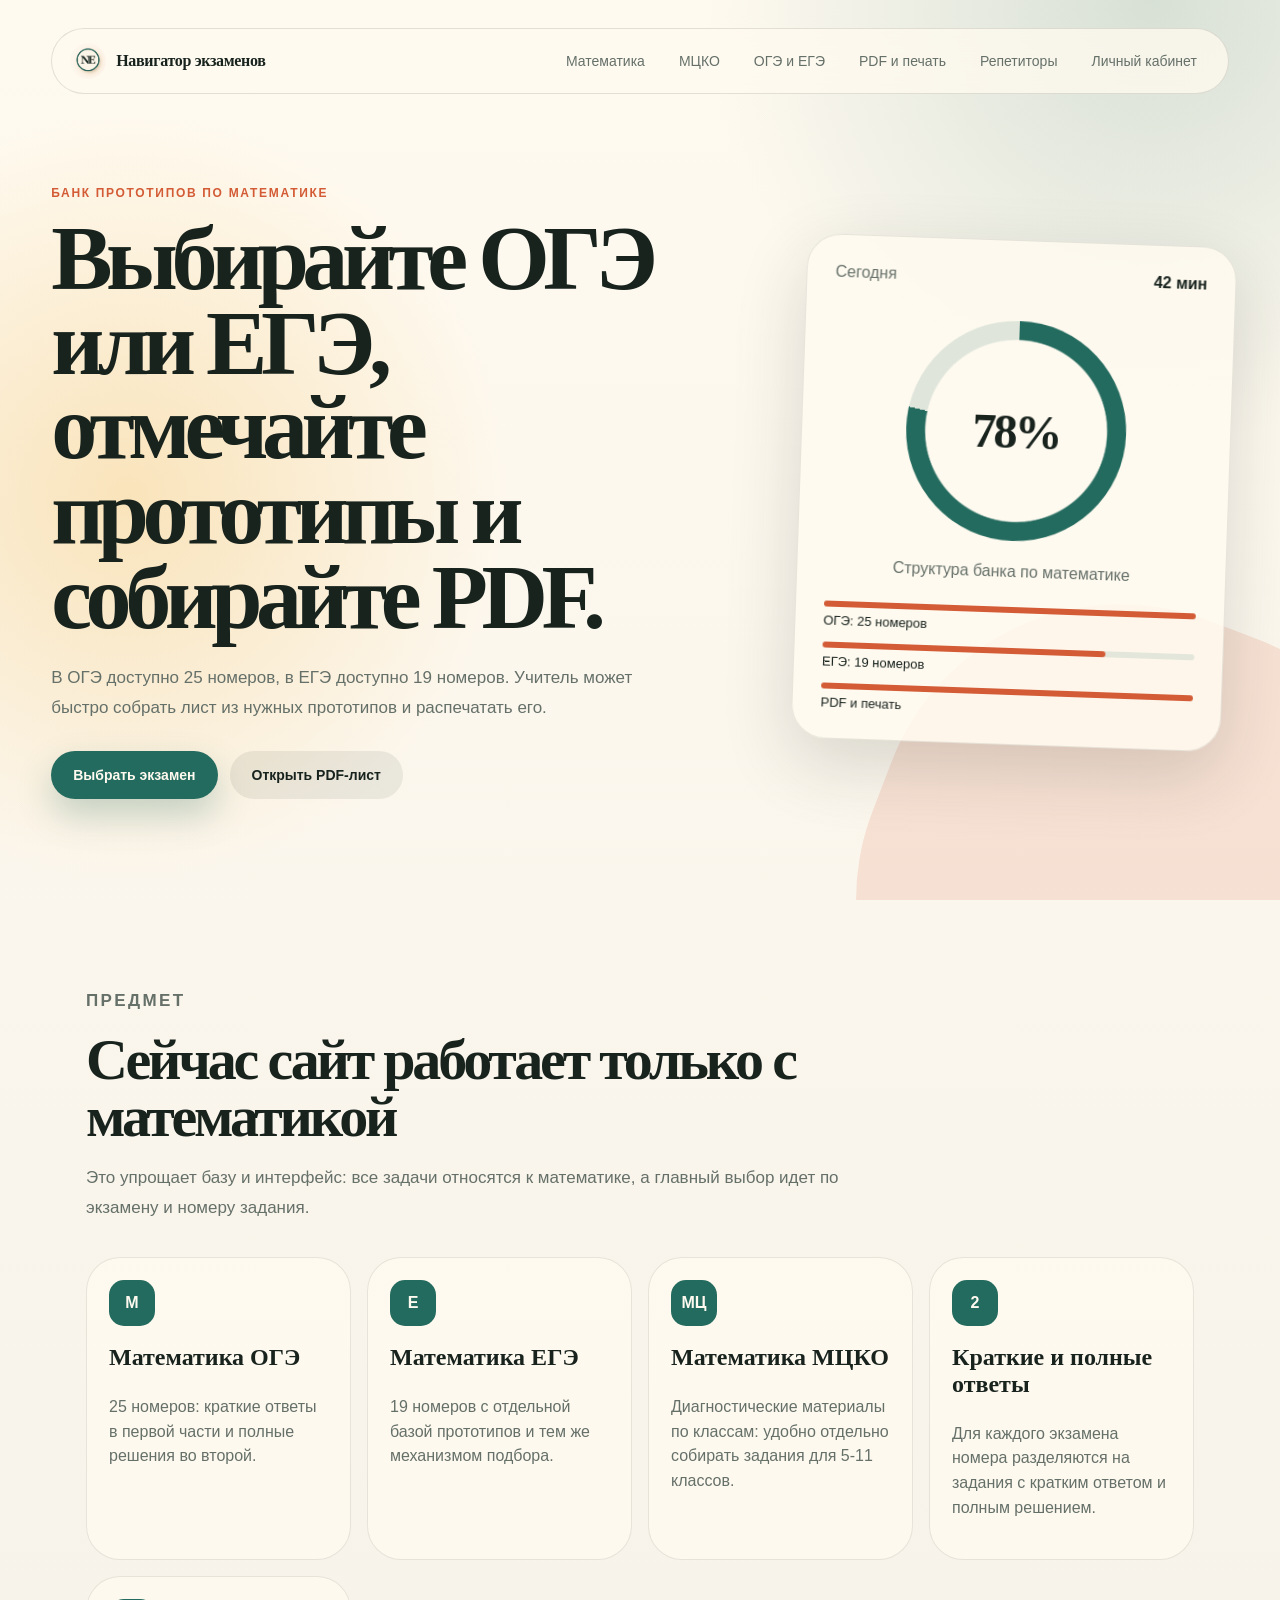
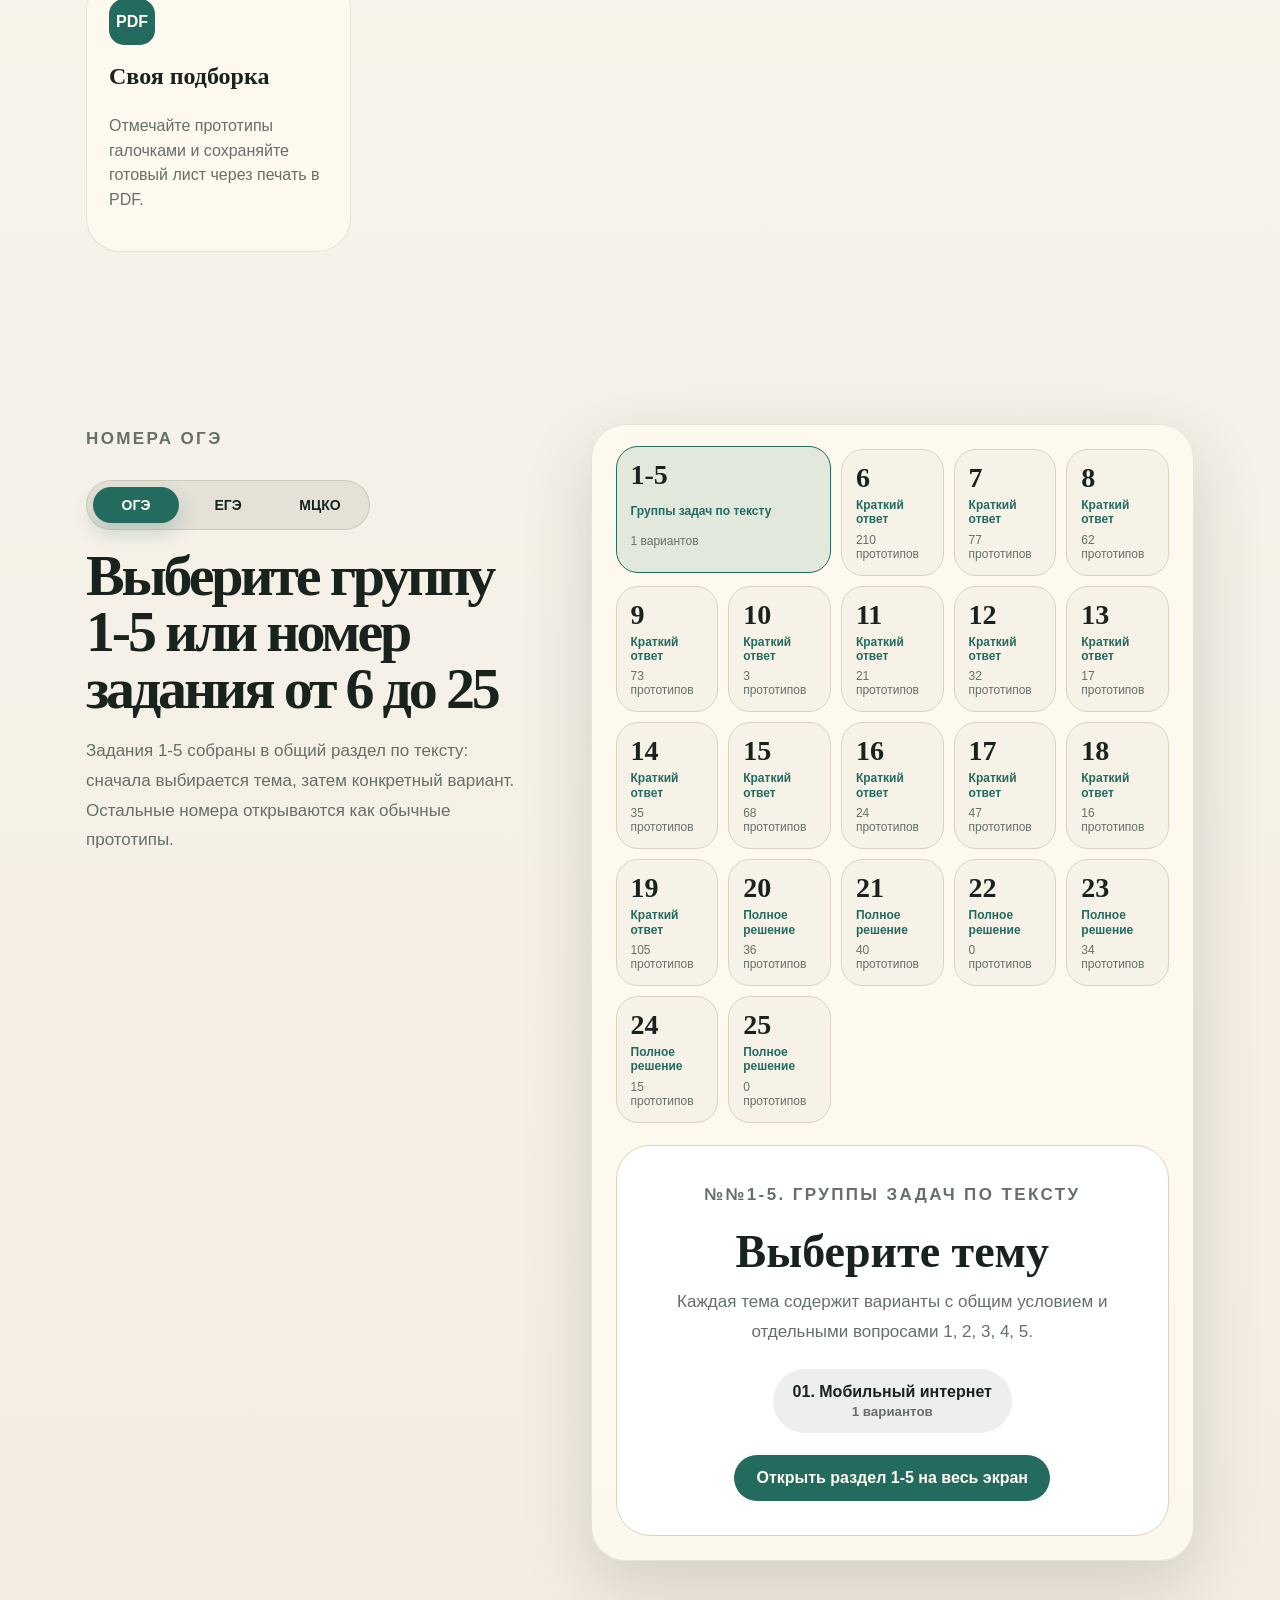
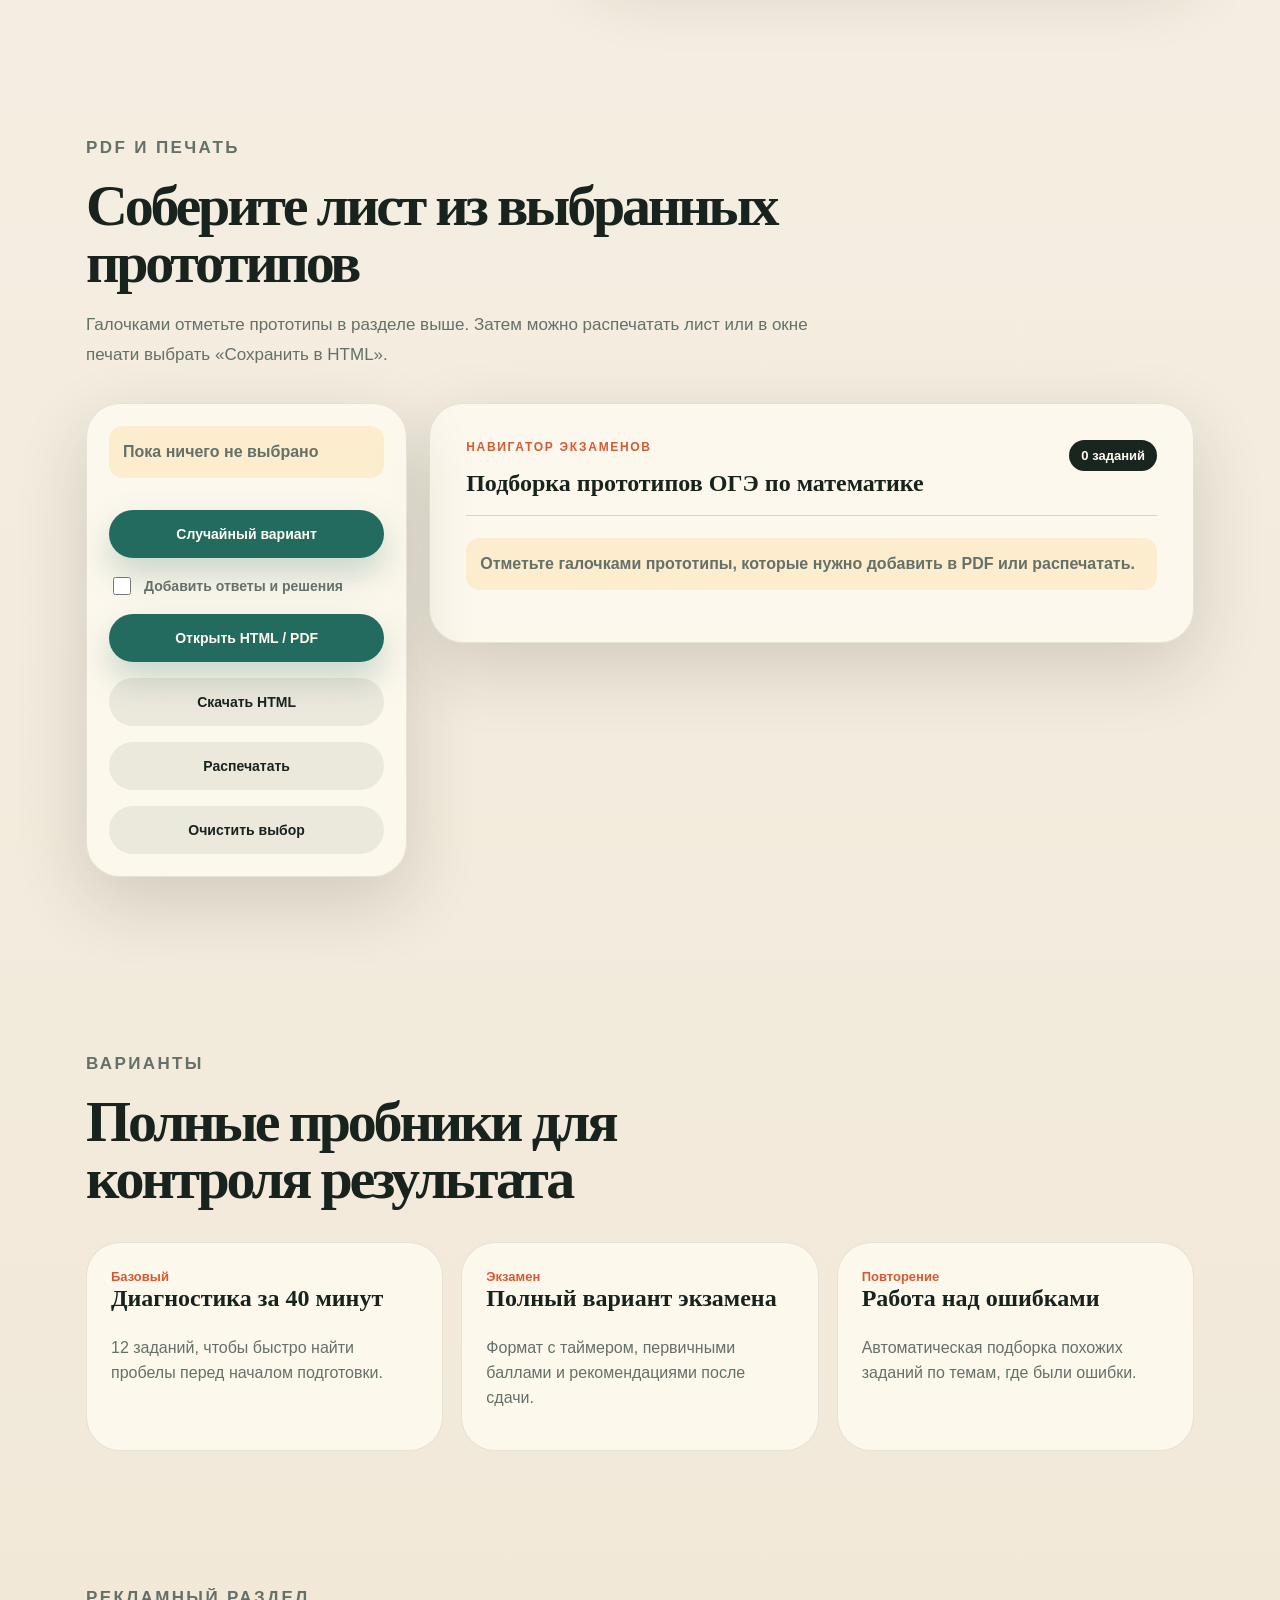
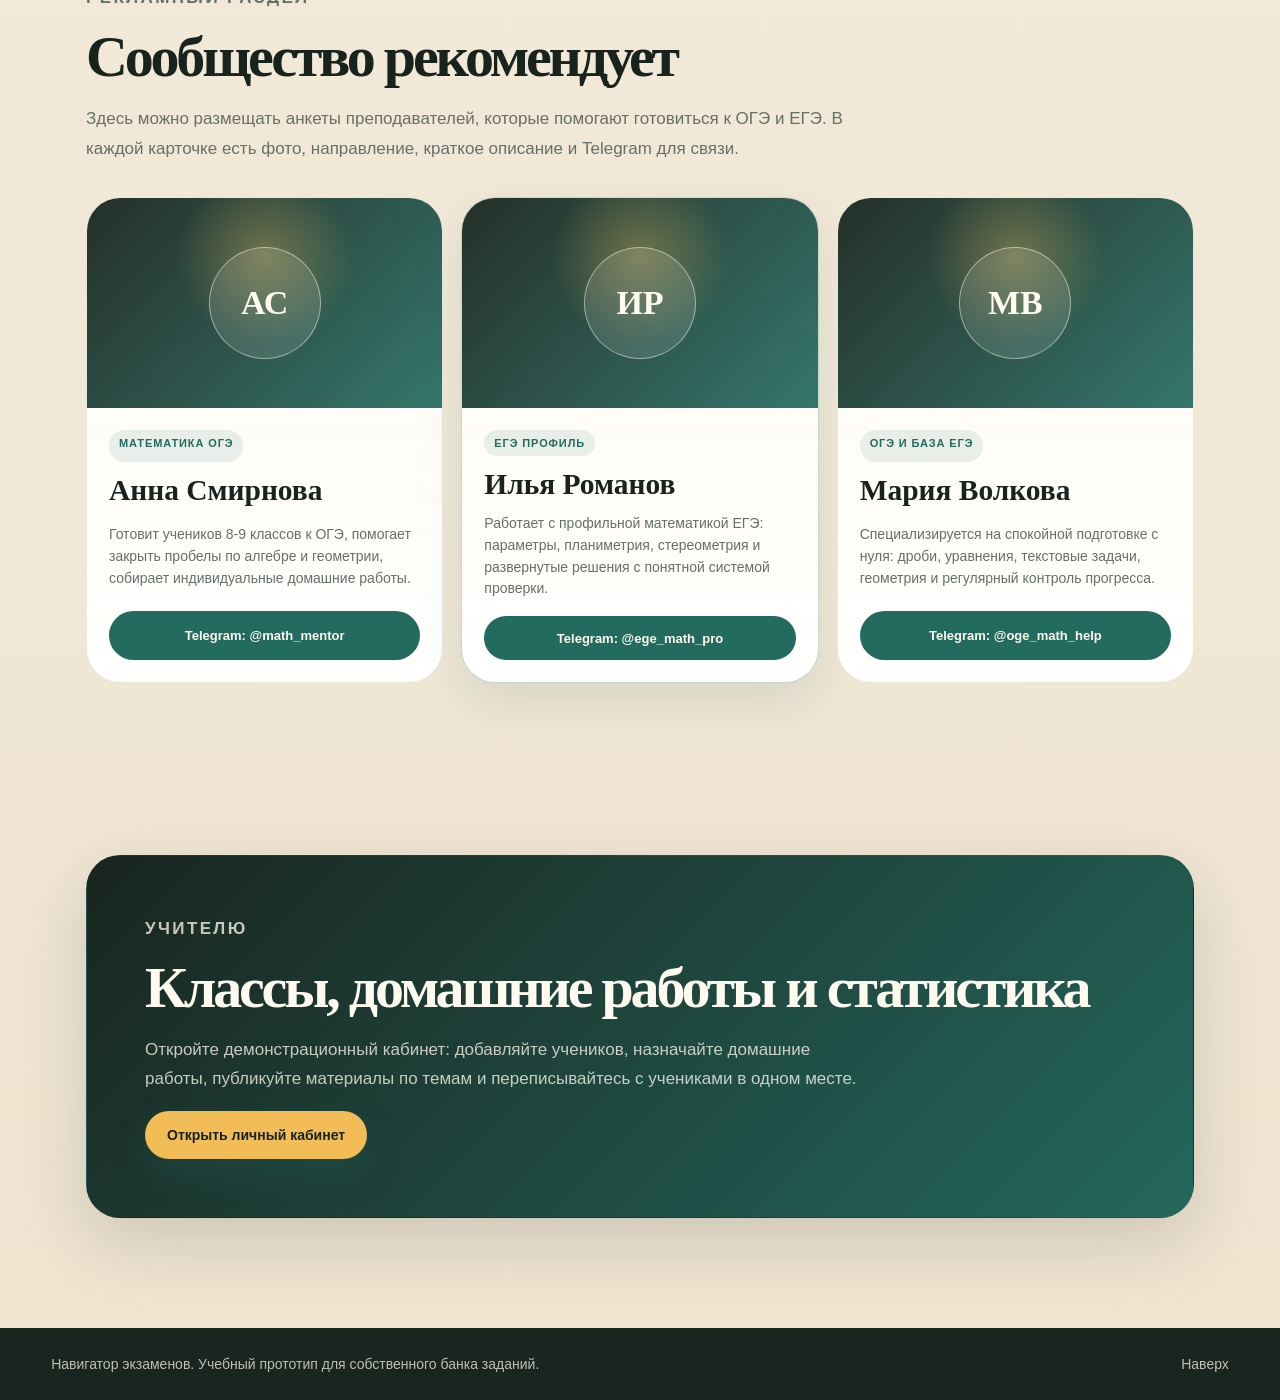
==== commit 895ca6db: "Add" ====
--- a/index.html
+++ b/index.html
@@ -288,7 +288,7 @@
       <a href="#top">Наверх</a>
     </footer>
 
-    <script>window.OGE_TASKS = []; window.EGE_TASKS = [];</script>
+    <script>window.OGE_TASKS = []; window.EGE_TASKS = []; window.MCKO_TASKS = [];</script>
     <script src="tasks/task-01.js"></script>
     <script src="tasks/task-02.js"></script>
     <script src="tasks/task-03.js"></script>
@@ -333,6 +333,18 @@
     <script src="ege-tasks/task-17.js"></script>
     <script src="ege-tasks/task-18.js"></script>
     <script src="ege-tasks/task-19.js"></script>
+    <script src="mcko-tasks/grade-06/task-01.js"></script>
+    <script src="mcko-tasks/grade-06/task-02.js"></script>
+    <script src="mcko-tasks/grade-06/task-03.js"></script>
+    <script src="mcko-tasks/grade-06/task-04.js"></script>
+    <script src="mcko-tasks/grade-06/task-05.js"></script>
+    <script src="mcko-tasks/grade-06/task-06.js"></script>
+    <script src="mcko-tasks/grade-06/task-07.js"></script>
+    <script src="mcko-tasks/grade-06/task-08.js"></script>
+    <script src="mcko-tasks/grade-06/task-09.js"></script>
+    <script src="mcko-tasks/grade-07/geometry-basic.js"></script>
+    <script src="mcko-tasks/grade-07/geometry-advanced.js"></script>
+    <script src="mcko-tasks/grade-08/algebra-advanced.js"></script>
     <script src="image-data.js"></script>
     <script src="lib/katex/katex.min.js"></script>
     <script src="exam-builder.js"></script>
--- a/styles.css
+++ b/styles.css
@@ -692,13 +692,52 @@
 
 .exam-subswitch {
   display: flex;
+  flex-direction: column;
   flex-wrap: wrap;
-  gap: 8px;
+  gap: 14px;
   margin: -4px 0 20px;
 }
 
 .exam-subswitch[hidden] {
   display: none;
+}
+
+.exam-subswitch__group {
+  display: flex;
+  flex-wrap: wrap;
+  align-items: center;
+  gap: 8px;
+}
+
+.exam-subswitch__group--levels,
+.exam-subswitch__group--sections {
+  flex-wrap: nowrap;
+  width: auto;
+  max-width: 100%;
+  margin-top: 4px;
+  padding-left: 0;
+}
+
+.exam-subswitch__group--levels .exam-subswitch__label,
+.exam-subswitch__group--sections .exam-subswitch__label {
+  white-space: nowrap;
+}
+
+.exam-subswitch__group--levels .exam-subswitch__button,
+.exam-subswitch__group--sections .exam-subswitch__button {
+  width: auto;
+  min-width: 0;
+  padding-inline: 18px;
+  white-space: nowrap;
+}
+
+.exam-subswitch__label {
+  color: var(--muted);
+  font-family: Verdana, Geneva, sans-serif;
+  font-size: 12px;
+  font-weight: 900;
+  letter-spacing: 0.12em;
+  text-transform: uppercase;
 }
 
 .exam-subswitch__button {
@@ -768,6 +807,7 @@
   color: var(--accent-2);
   font-size: 12px;
   font-weight: 900;
+  line-height: 1.2;
 }
 
 .number-card small {
@@ -802,6 +842,52 @@
   font-family: Verdana, Geneva, sans-serif;
   font-size: 1.02rem;
   line-height: 1.65;
+}
+
+.mcko-section-grid {
+  display: grid;
+  grid-template-columns: repeat(2, minmax(0, 1fr));
+  gap: 12px;
+}
+
+.mcko-section-card {
+  display: grid;
+  gap: 8px;
+  padding: 18px;
+  border: 1px solid rgba(25, 37, 31, 0.1);
+  border-radius: 22px;
+  background: rgba(255, 250, 240, 0.72);
+}
+
+.mcko-section-card span,
+.mcko-section-card small {
+  color: var(--accent);
+  font-family: Verdana, Geneva, sans-serif;
+  font-size: 0.78rem;
+  font-weight: 900;
+}
+
+.mcko-section-card span {
+  letter-spacing: 0.12em;
+  text-transform: uppercase;
+}
+
+.mcko-section-card h4 {
+  margin: 0;
+  color: var(--ink);
+  font-size: clamp(24px, 3vw, 34px);
+}
+
+.mcko-section-card p {
+  font-size: 0.94rem;
+  line-height: 1.5;
+}
+
+.mcko-section-card small {
+  justify-self: start;
+  padding: 8px 12px;
+  border-radius: 999px;
+  background: rgba(33, 117, 100, 0.1);
 }
 
 .mcko-class-preview__actions {
@@ -2476,6 +2562,10 @@
     grid-column: span 2;
   }
 
+  .mcko-section-grid {
+    grid-template-columns: 1fr;
+  }
+
   .prototype-options {
     grid-template-columns: 1fr;
   }
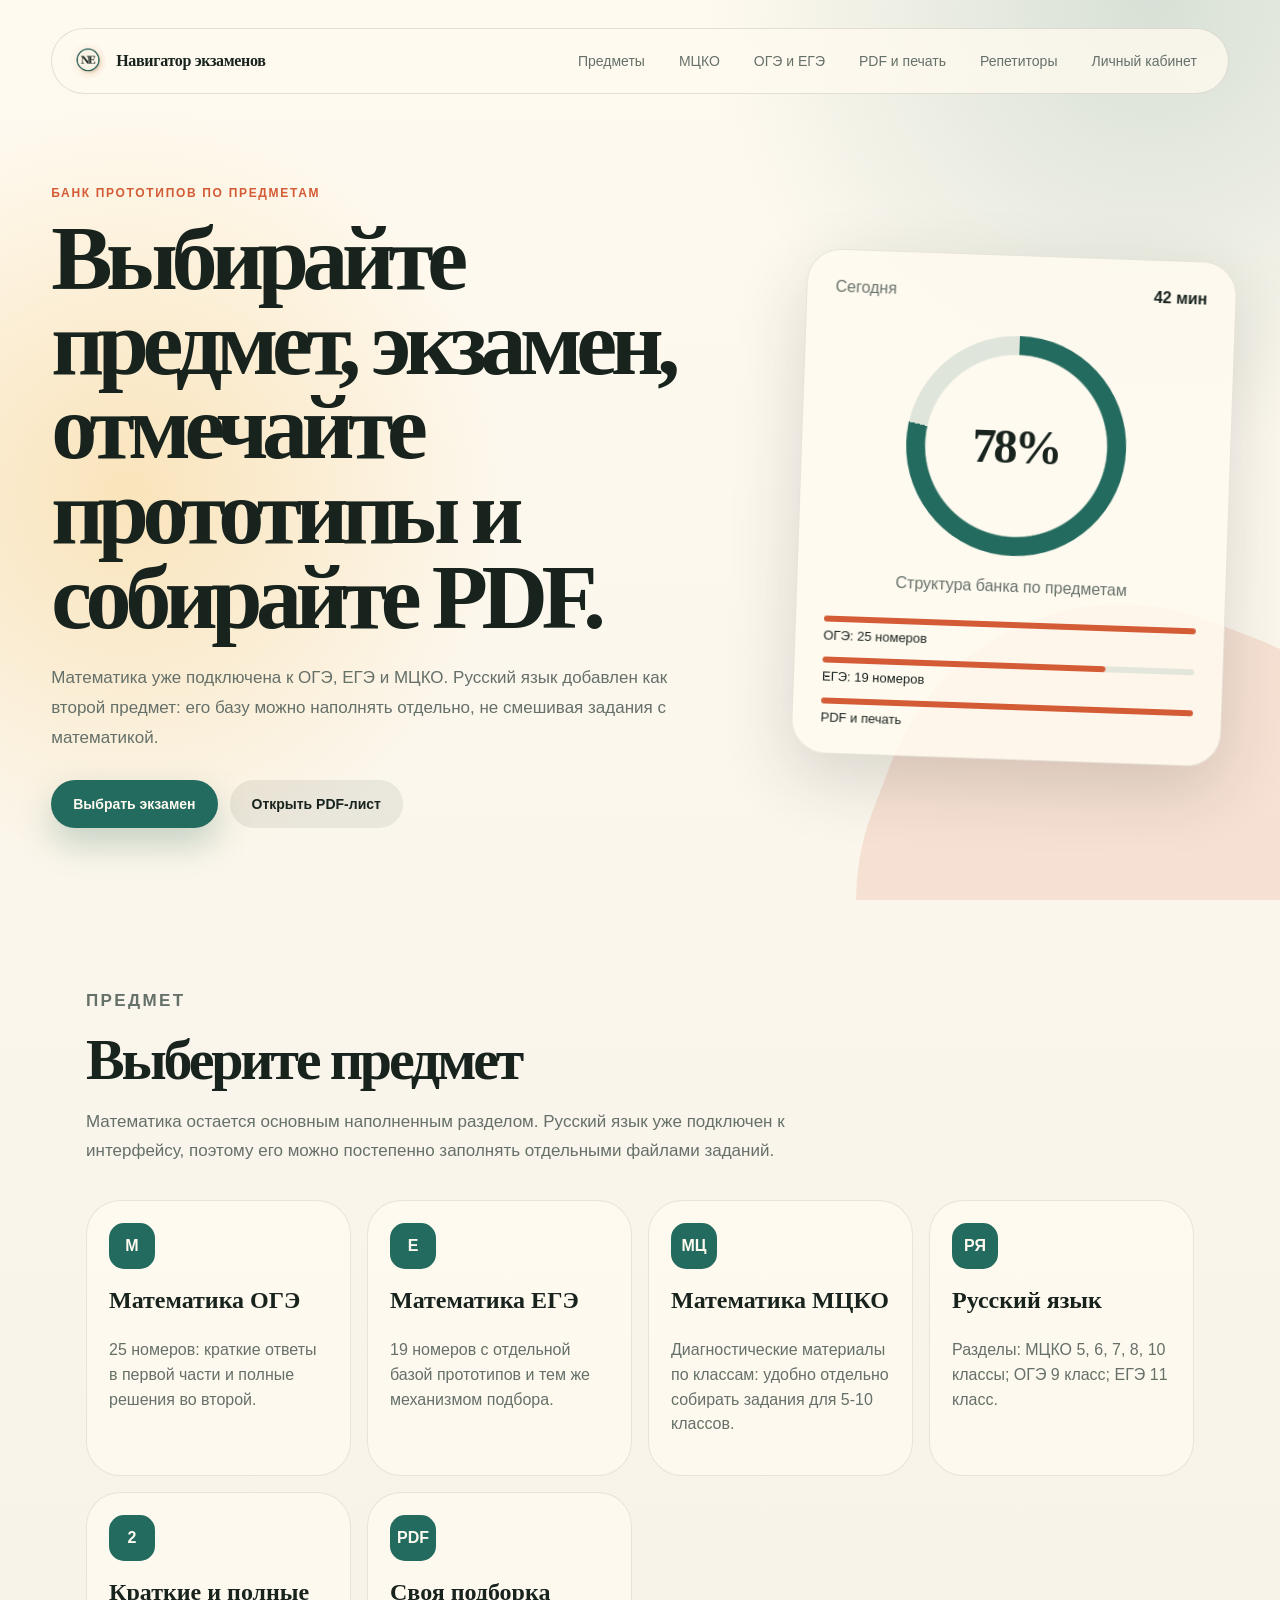
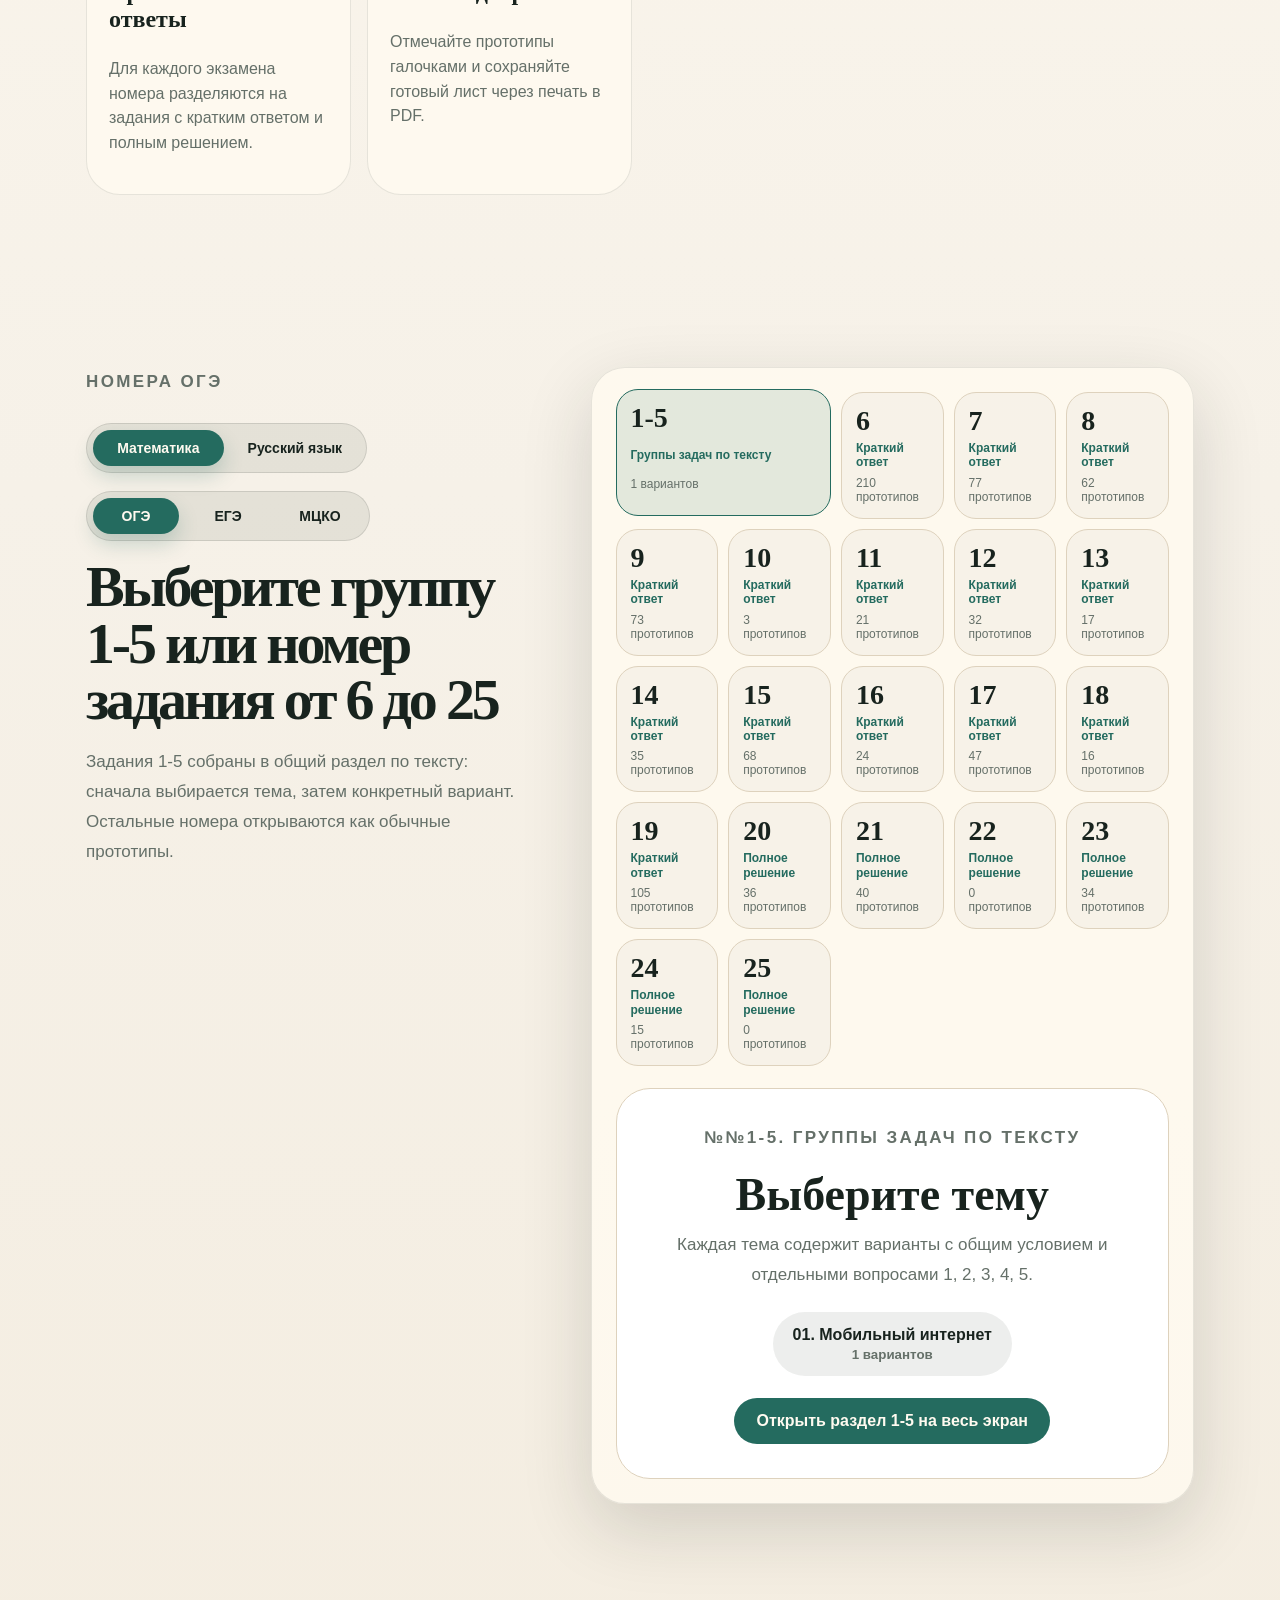
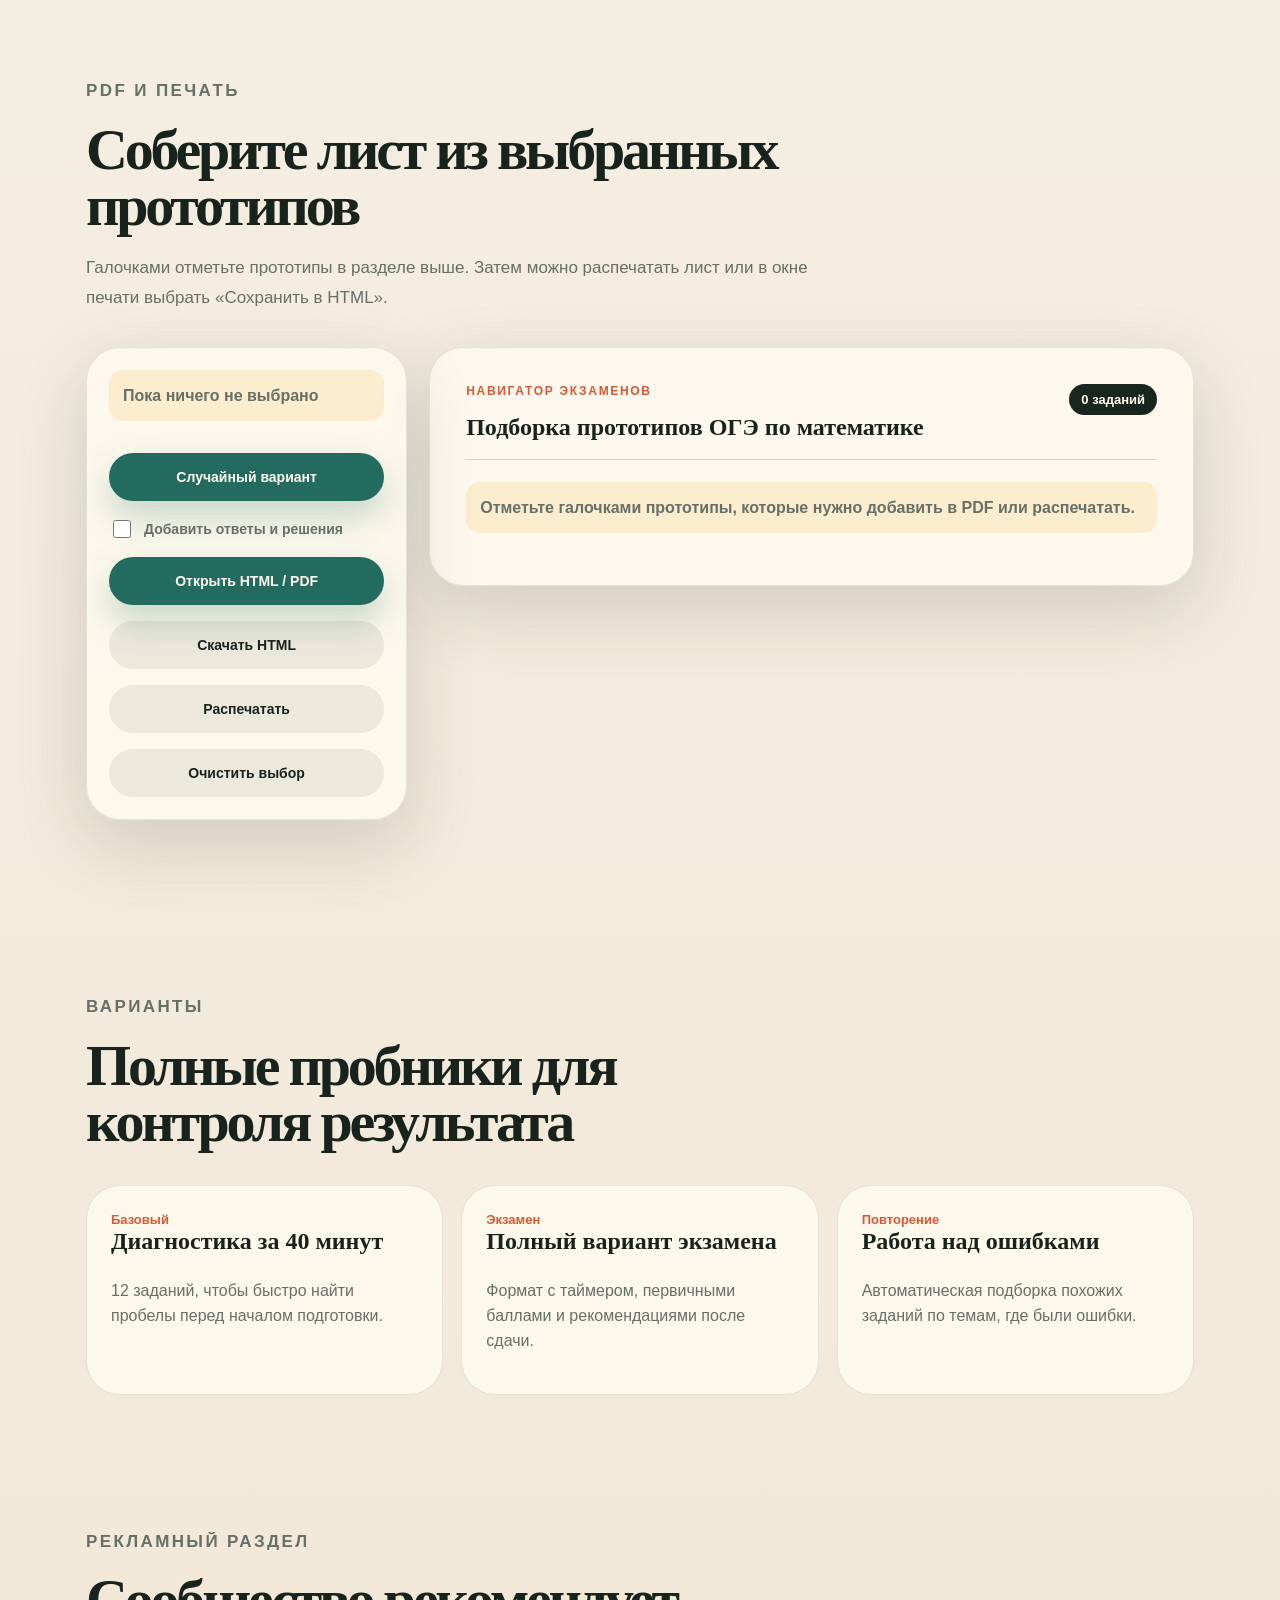
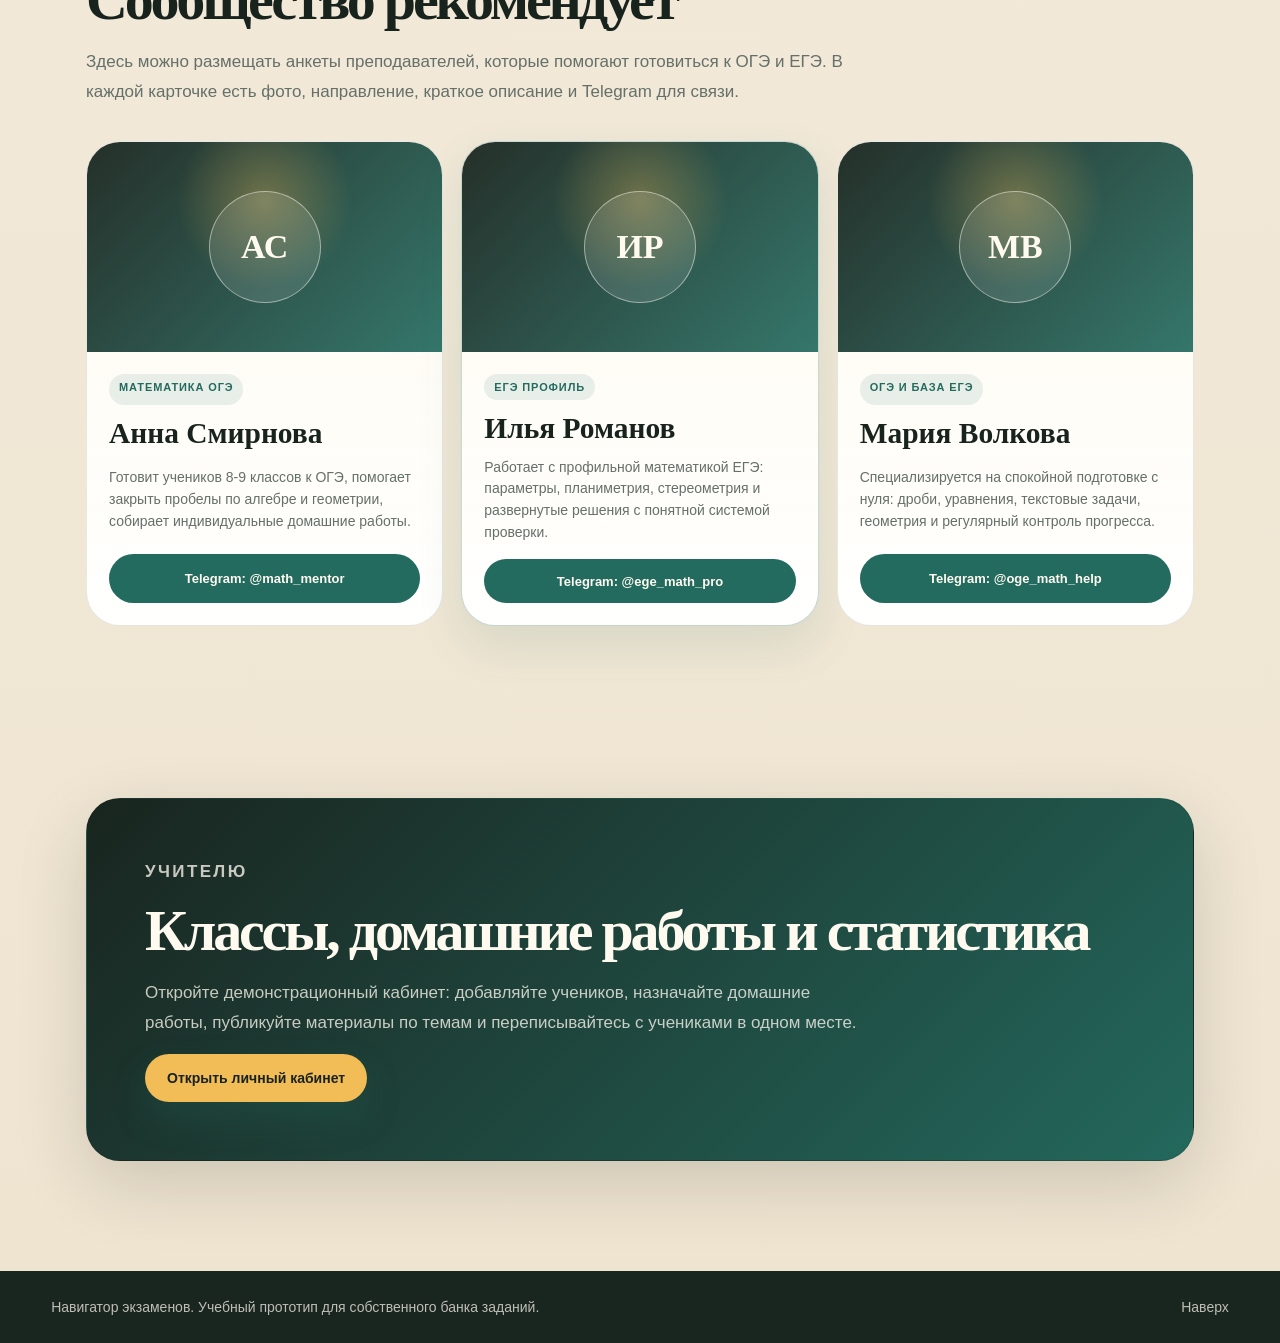
==== commit 0c89a20f: "add this file" ====
--- a/index.html
+++ b/index.html
@@ -21,7 +21,7 @@
           <span>Навигатор экзаменов</span>
         </a>
         <div class="topbar__links">
-          <a href="#subjects">Математика</a>
+          <a href="#subjects">Предметы</a>
           <a href="#catalog" data-exam-link="mcko">МЦКО</a>
           <a href="#catalog">ОГЭ и ЕГЭ</a>
           <a href="#print">PDF и печать</a>
@@ -32,11 +32,11 @@
 
       <section class="hero__grid" id="top">
         <div class="hero__content">
-          <p class="eyebrow">Банк прототипов по математике</p>
-          <h1>Выбирайте ОГЭ или ЕГЭ, отмечайте прототипы и собирайте PDF.</h1>
+          <p class="eyebrow">Банк прототипов по предметам</p>
+          <h1>Выбирайте предмет, экзамен, отмечайте прототипы и собирайте PDF.</h1>
           <p class="hero__lead">
-            В ОГЭ доступно 25 номеров, в ЕГЭ доступно 19 номеров.
-            Учитель может быстро собрать лист из нужных прототипов и распечатать его.
+            Математика уже подключена к ОГЭ, ЕГЭ и МЦКО. Русский язык добавлен как второй предмет:
+            его базу можно наполнять отдельно, не смешивая задания с математикой.
           </p>
           <div class="hero__actions">
             <a class="button button--primary" href="#catalog">Выбрать экзамен</a>
@@ -52,7 +52,7 @@
           <div class="progress-ring" aria-hidden="true">
             <span>78%</span>
           </div>
-          <p>Структура банка по математике</p>
+          <p>Структура банка по предметам</p>
           <div class="mini-bars" aria-label="Прогресс по разделам">
             <span style="--value: 100%">ОГЭ: 25 номеров</span>
             <span style="--value: 76%">ЕГЭ: 19 номеров</span>
@@ -66,10 +66,10 @@
       <section class="section subjects" id="subjects">
         <div class="section__heading">
           <p class="eyebrow">Предмет</p>
-          <h2>Сейчас сайт работает только с математикой</h2>
+          <h2>Выберите предмет</h2>
           <p>
-            Это упрощает базу и интерфейс: все задачи относятся к математике,
-            а главный выбор идет по экзамену и номеру задания.
+            Математика остается основным наполненным разделом. Русский язык уже подключен к интерфейсу,
+            поэтому его можно постепенно заполнять отдельными файлами заданий.
           </p>
         </div>
         <div class="subject-grid">
@@ -86,7 +86,12 @@
           <a class="subject-card subject-card--link" href="#catalog" data-exam-link="mcko">
             <span>МЦ</span>
             <h3>Математика МЦКО</h3>
-            <p>Диагностические материалы по классам: удобно отдельно собирать задания для 5-11 классов.</p>
+            <p>Диагностические материалы по классам: удобно отдельно собирать задания для 5-10 классов.</p>
+          </a>
+          <a class="subject-card subject-card--link" href="#catalog" data-subject-link="russian">
+            <span>РЯ</span>
+            <h3>Русский язык</h3>
+            <p>Разделы: МЦКО 5, 6, 7, 8, 10 классы; ОГЭ 9 класс; ЕГЭ 11 класс.</p>
           </a>
           <article class="subject-card">
             <span>2</span>
@@ -104,6 +109,7 @@
       <section class="section split" id="catalog">
         <div>
           <p class="eyebrow" id="catalogEyebrow">Номера ОГЭ</p>
+          <div class="subject-switch" id="subjectSwitch" aria-label="Выбор предмета"></div>
           <div class="exam-switch" id="examSwitch" aria-label="Выбор экзамена"></div>
           <div class="exam-subswitch" id="examSubswitch" aria-label="Выбор класса МЦКО"></div>
           <h2 id="catalogTitle">Выберите номер задания от 1 до 25</h2>
@@ -345,6 +351,17 @@
     <script src="mcko-tasks/grade-07/geometry-basic.js"></script>
     <script src="mcko-tasks/grade-07/geometry-advanced.js"></script>
     <script src="mcko-tasks/grade-08/algebra-advanced.js"></script>
+    <script src="mcko-tasks/grade-10/algebra-basic.js"></script>
+    <script src="russian-tasks/oge.js"></script>
+    <script src="russian-tasks/ege.js"></script>
+    <script src="russian-tasks/mcko.js"></script>
+    <script src="russian-tasks/mcko-05.js"></script>
+    <script src="russian-tasks/mcko-06.js"></script>
+    <script src="russian-tasks/mcko-07.js"></script>
+    <script src="russian-tasks/mcko-08.js"></script>
+    <script src="russian-tasks/mcko-10.js"></script>
+    <script src="russian-tasks/oge-09.js"></script>
+    <script src="russian-tasks/ege-11.js"></script>
     <script src="image-data.js"></script>
     <script src="lib/katex/katex.min.js"></script>
     <script src="exam-builder.js"></script>
--- a/styles.css
+++ b/styles.css
@@ -660,9 +660,9 @@
 
 /* ===== Выбор номера задания ОГЭ =====
    Сетка карточек 1-25, активная карточка и счетчик прототипов. */
-.exam-switch {
+.exam-switch,
+.subject-switch {
   display: inline-grid;
-  grid-template-columns: repeat(3, minmax(0, 1fr));
   gap: 6px;
   margin: 10px 0 18px;
   padding: 6px;
@@ -671,7 +671,17 @@
   background: rgba(25, 37, 31, 0.08);
 }
 
-.exam-switch__button {
+.subject-switch {
+  grid-template-columns: repeat(2, minmax(0, 1fr));
+  margin-bottom: 8px;
+}
+
+.exam-switch {
+  grid-template-columns: repeat(3, minmax(0, 1fr));
+}
+
+.exam-switch__button,
+.subject-switch__button {
   min-width: 86px;
   padding: 10px 18px;
   border: 0;
@@ -684,7 +694,8 @@
   font-weight: 900;
 }
 
-.exam-switch__button.is-active {
+.exam-switch__button.is-active,
+.subject-switch__button.is-active {
   color: #fffaf0;
   background: var(--accent-2);
   box-shadow: 0 10px 20px rgba(36, 107, 95, 0.22);
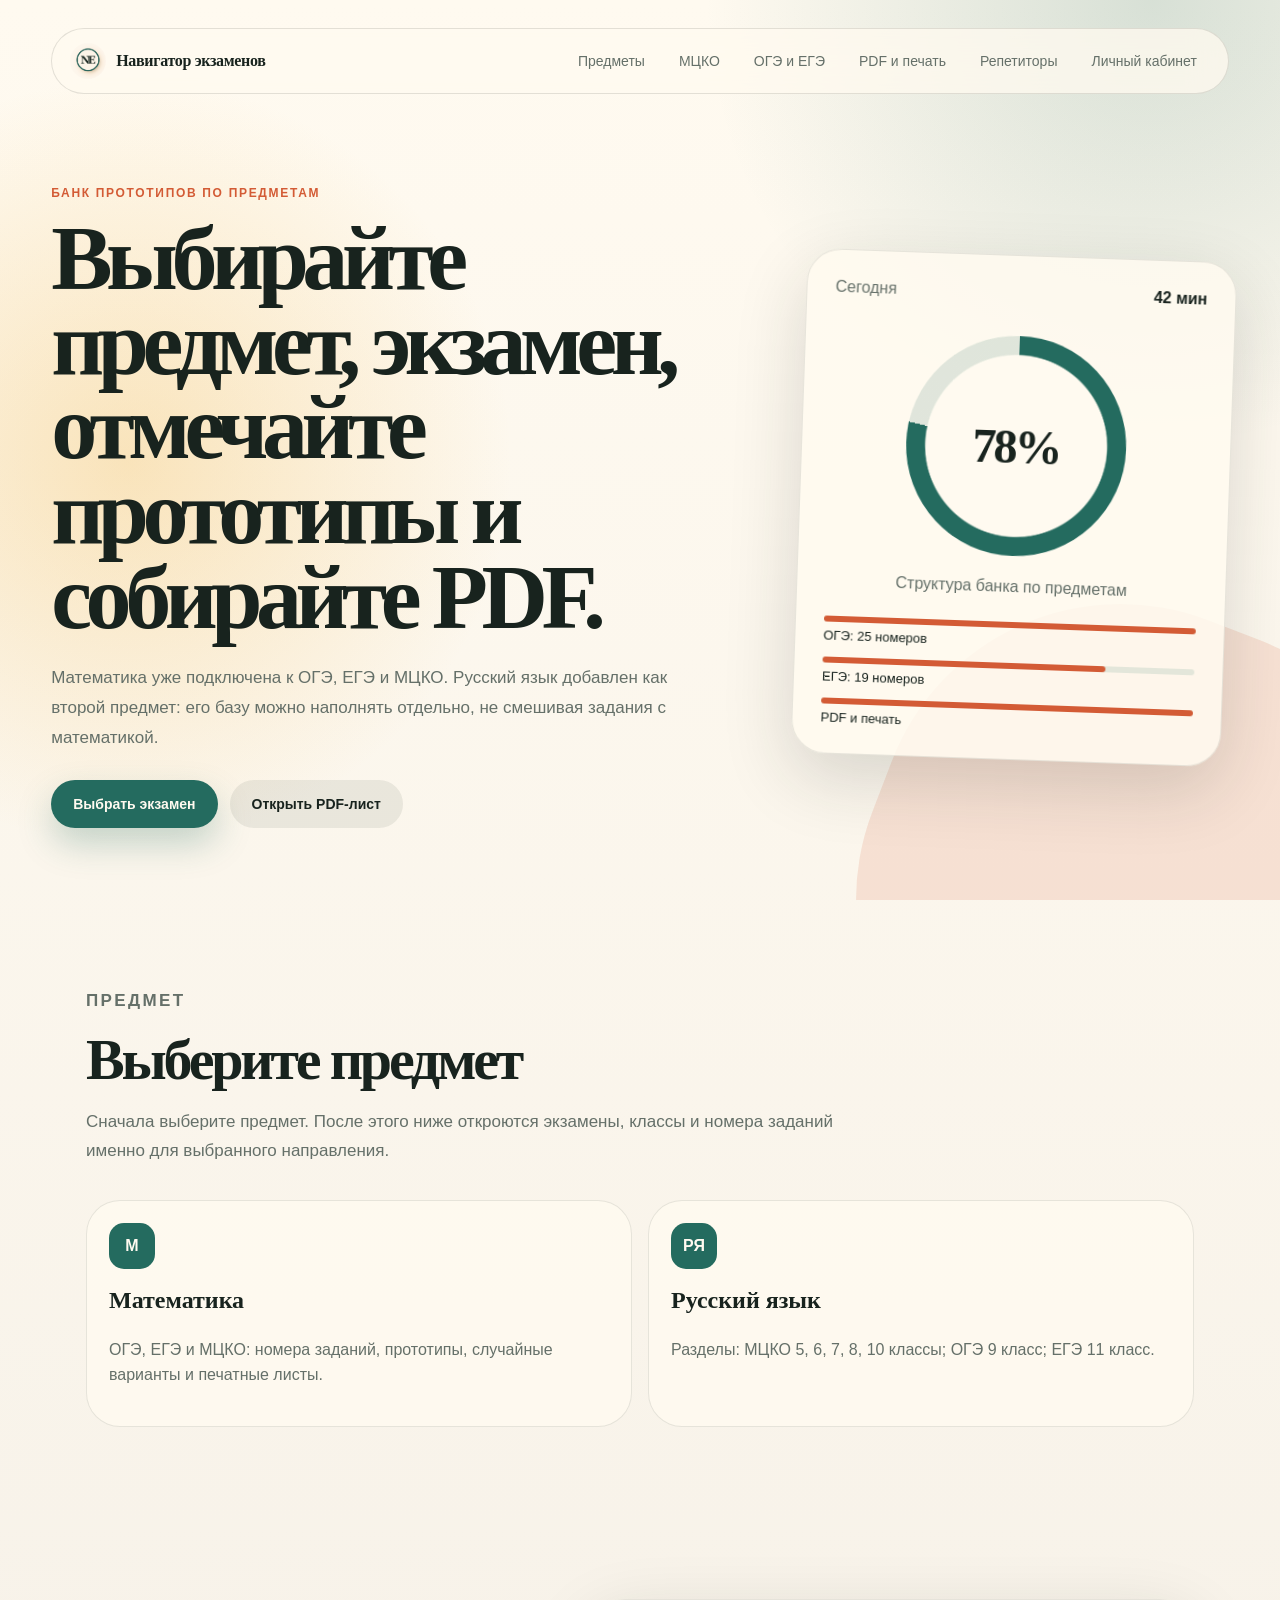
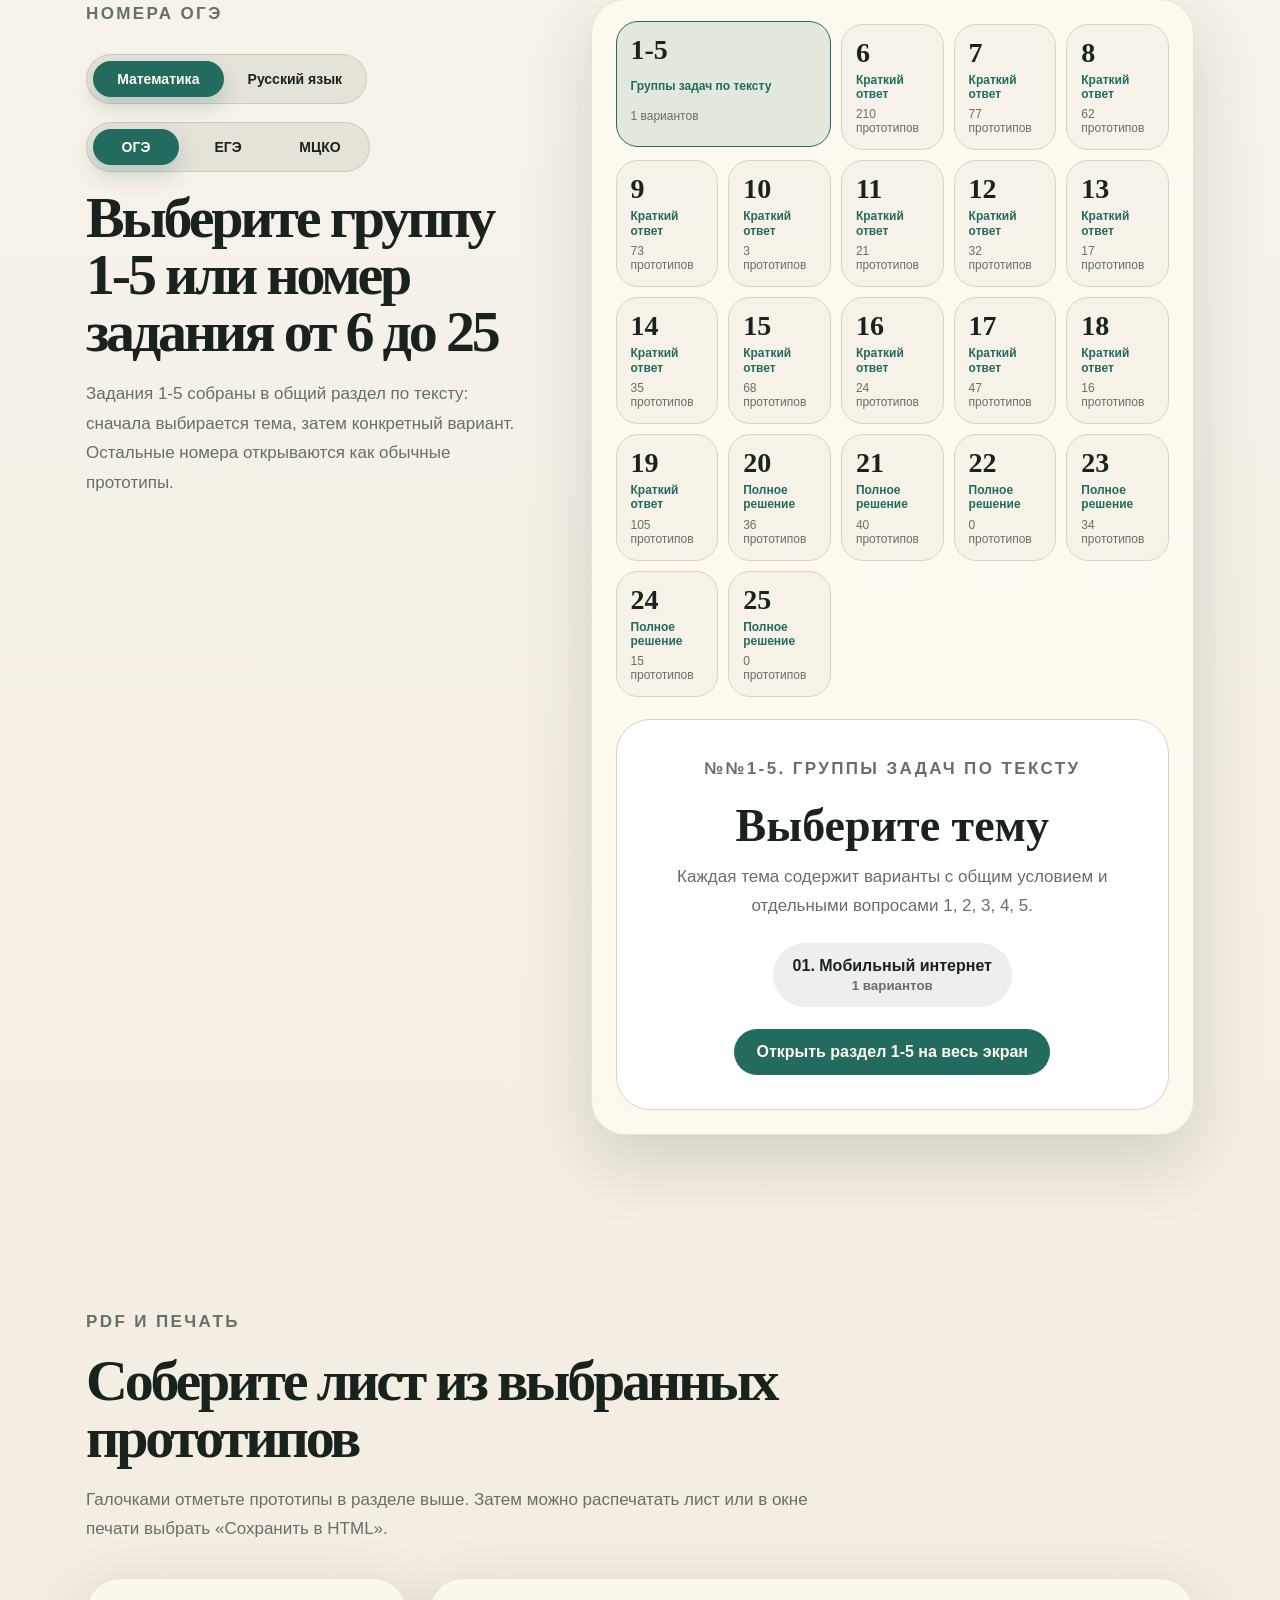
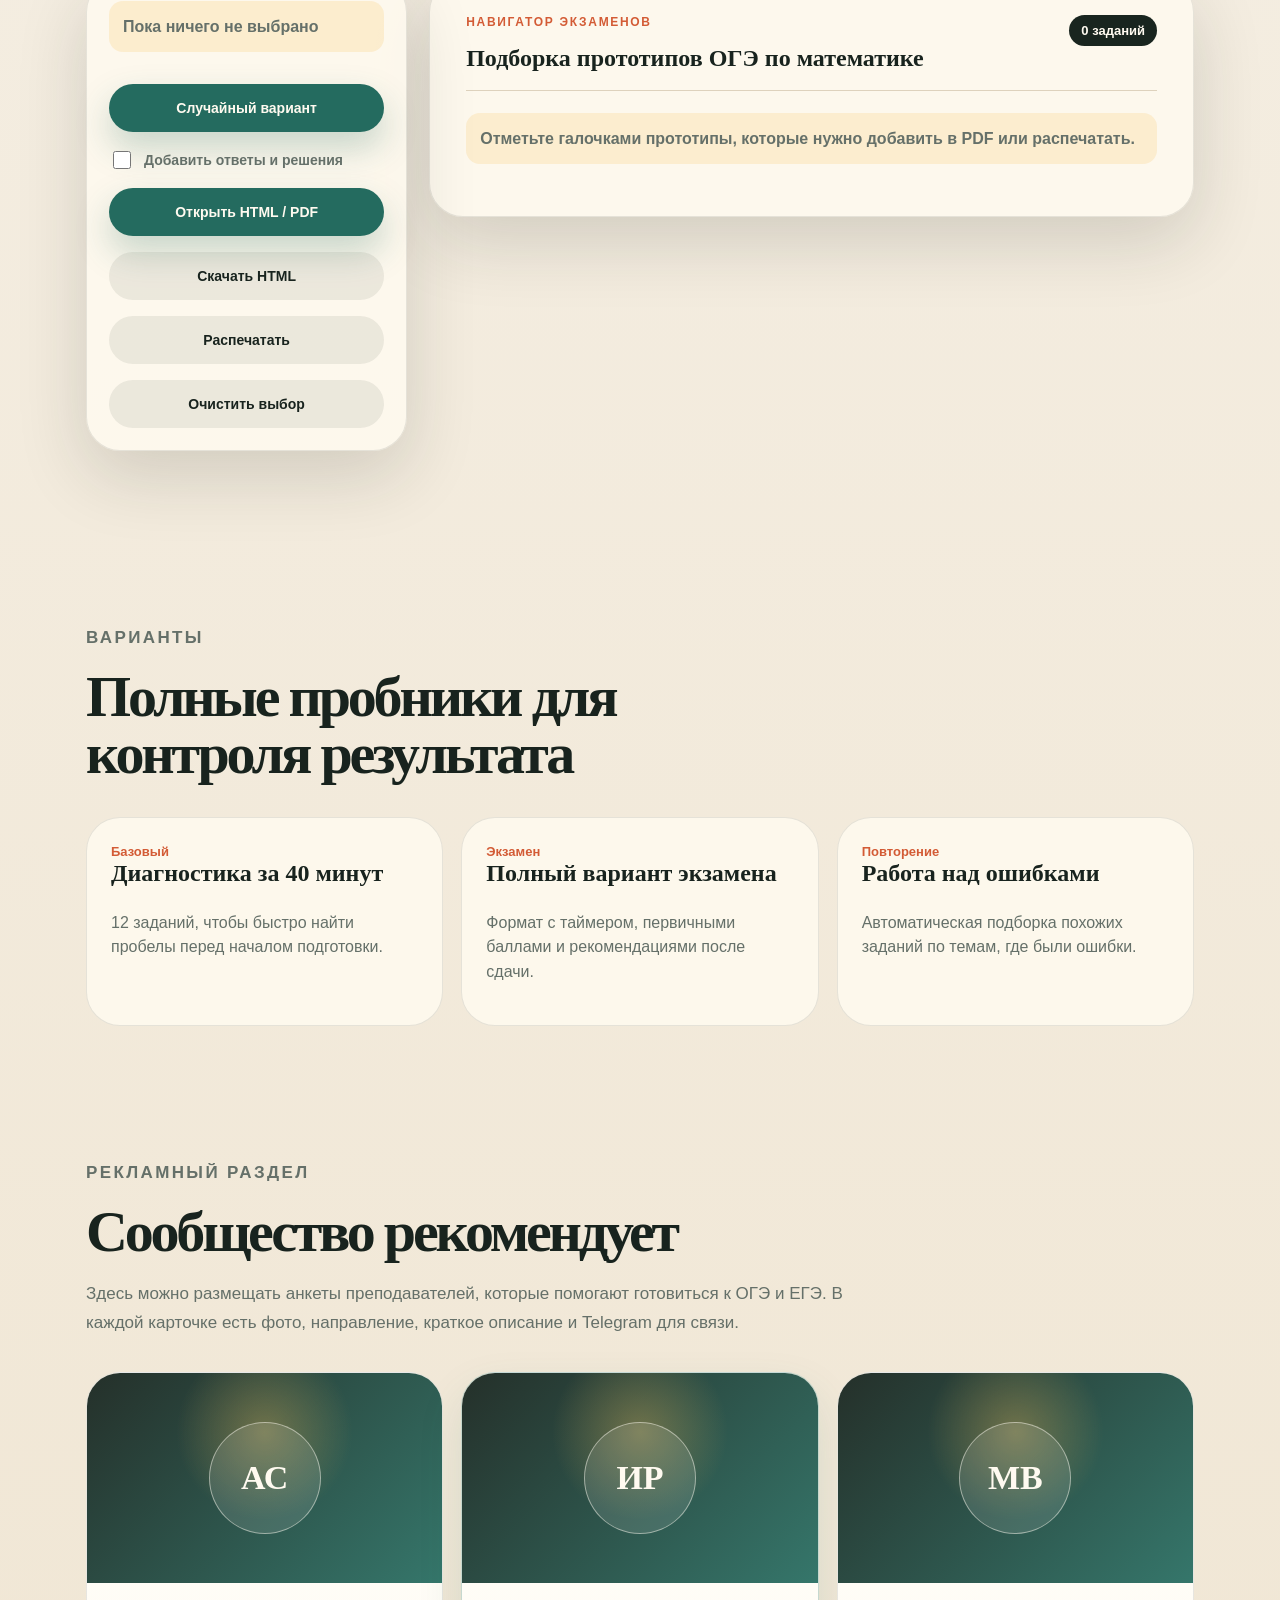
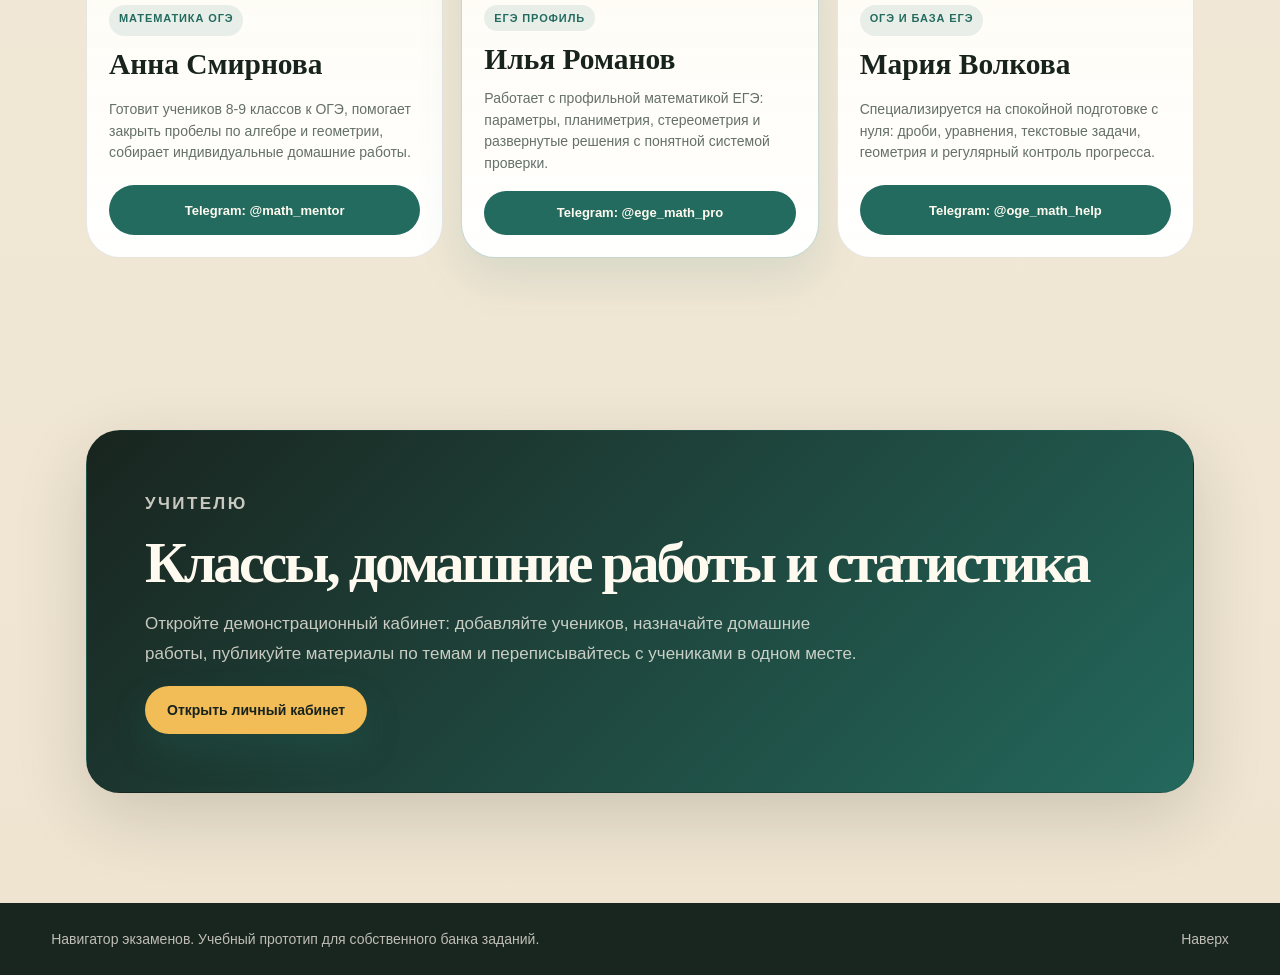
==== commit 6396c7a8: "Add this files" ====
--- a/index.html
+++ b/index.html
@@ -68,41 +68,21 @@
           <p class="eyebrow">Предмет</p>
           <h2>Выберите предмет</h2>
           <p>
-            Математика остается основным наполненным разделом. Русский язык уже подключен к интерфейсу,
-            поэтому его можно постепенно заполнять отдельными файлами заданий.
+            Сначала выберите предмет. После этого ниже откроются экзамены, классы и номера заданий
+            именно для выбранного направления.
           </p>
         </div>
         <div class="subject-grid">
-          <article class="subject-card">
+          <a class="subject-card subject-card--link" href="#catalog" data-subject-link="math">
             <span>М</span>
-            <h3>Математика ОГЭ</h3>
-            <p>25 номеров: краткие ответы в первой части и полные решения во второй.</p>
-          </article>
-          <article class="subject-card">
-            <span>Е</span>
-            <h3>Математика ЕГЭ</h3>
-            <p>19 номеров с отдельной базой прототипов и тем же механизмом подбора.</p>
-          </article>
-          <a class="subject-card subject-card--link" href="#catalog" data-exam-link="mcko">
-            <span>МЦ</span>
-            <h3>Математика МЦКО</h3>
-            <p>Диагностические материалы по классам: удобно отдельно собирать задания для 5-10 классов.</p>
+            <h3>Математика</h3>
+            <p>ОГЭ, ЕГЭ и МЦКО: номера заданий, прототипы, случайные варианты и печатные листы.</p>
           </a>
           <a class="subject-card subject-card--link" href="#catalog" data-subject-link="russian">
             <span>РЯ</span>
             <h3>Русский язык</h3>
             <p>Разделы: МЦКО 5, 6, 7, 8, 10 классы; ОГЭ 9 класс; ЕГЭ 11 класс.</p>
           </a>
-          <article class="subject-card">
-            <span>2</span>
-            <h3>Краткие и полные ответы</h3>
-            <p>Для каждого экзамена номера разделяются на задания с кратким ответом и полным решением.</p>
-          </article>
-          <article class="subject-card">
-            <span>PDF</span>
-            <h3>Своя подборка</h3>
-            <p>Отмечайте прототипы галочками и сохраняйте готовый лист через печать в PDF.</p>
-          </article>
         </div>
       </section>
 
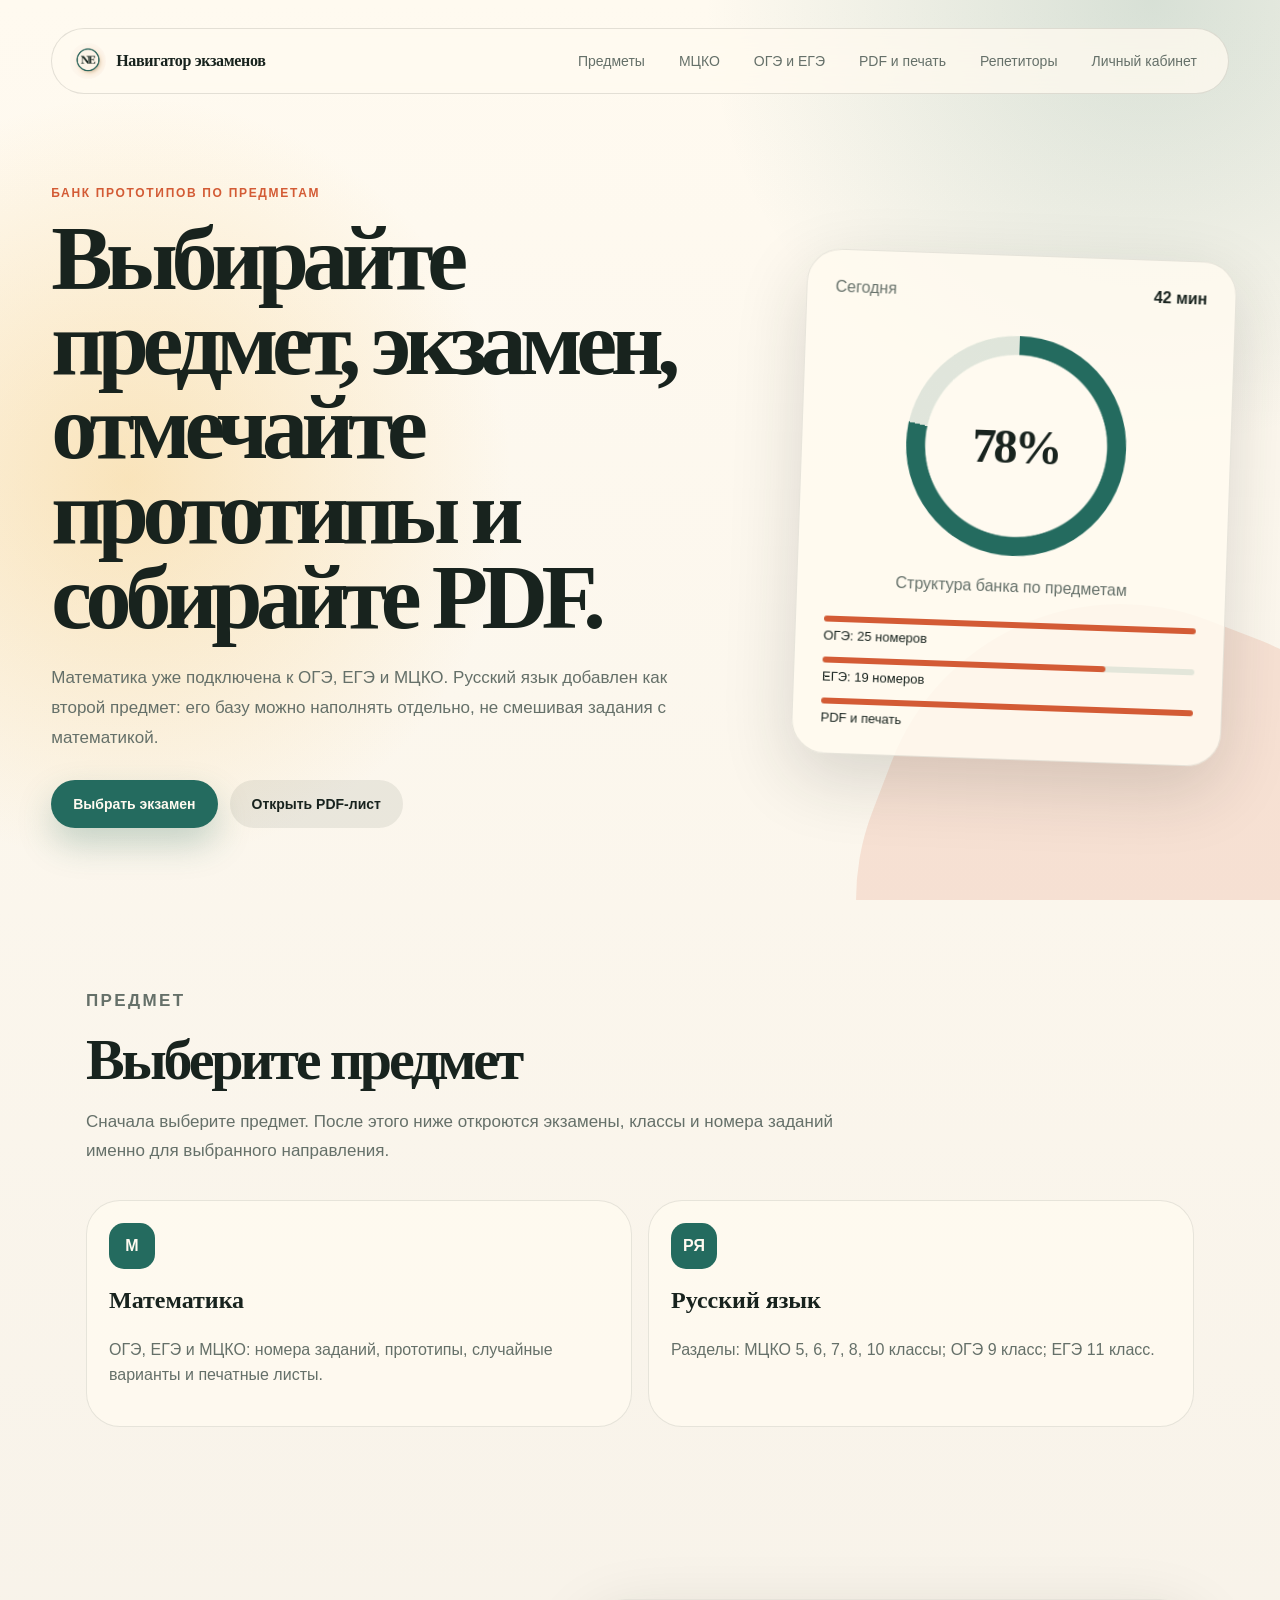
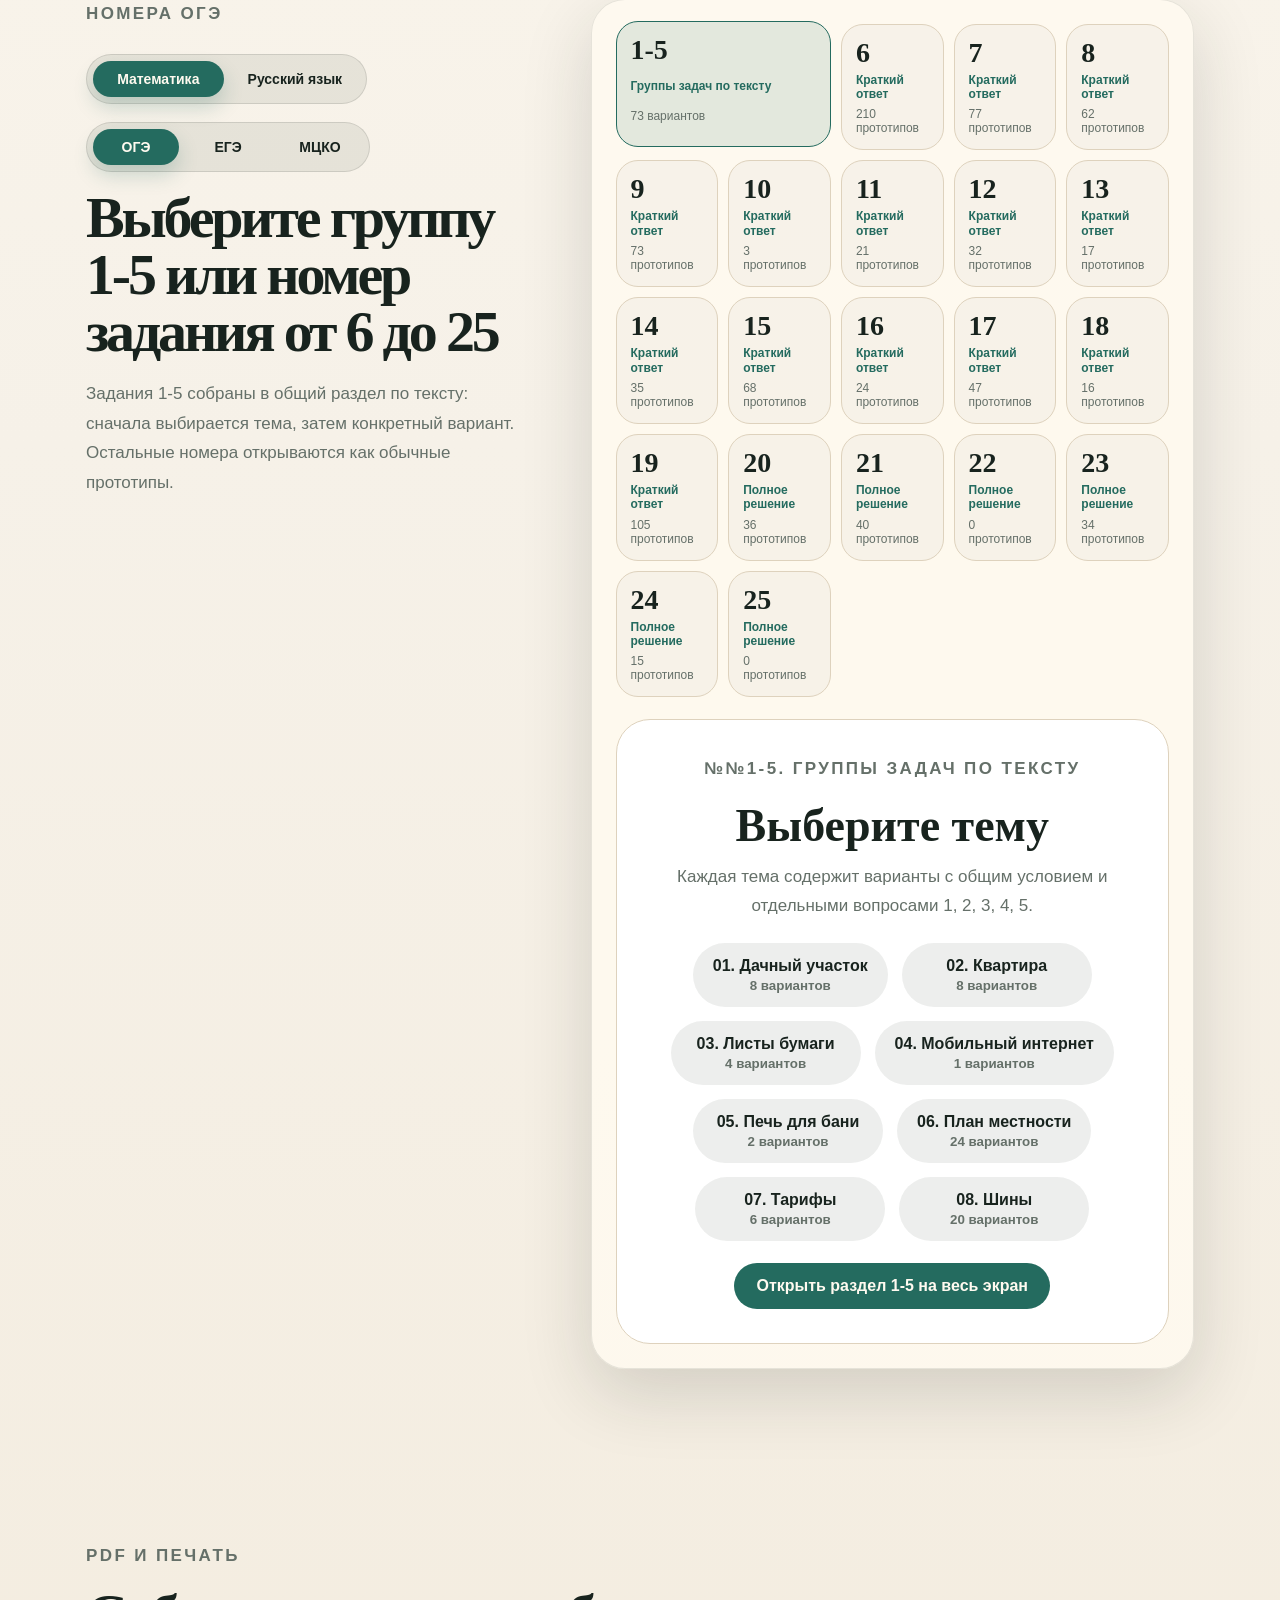
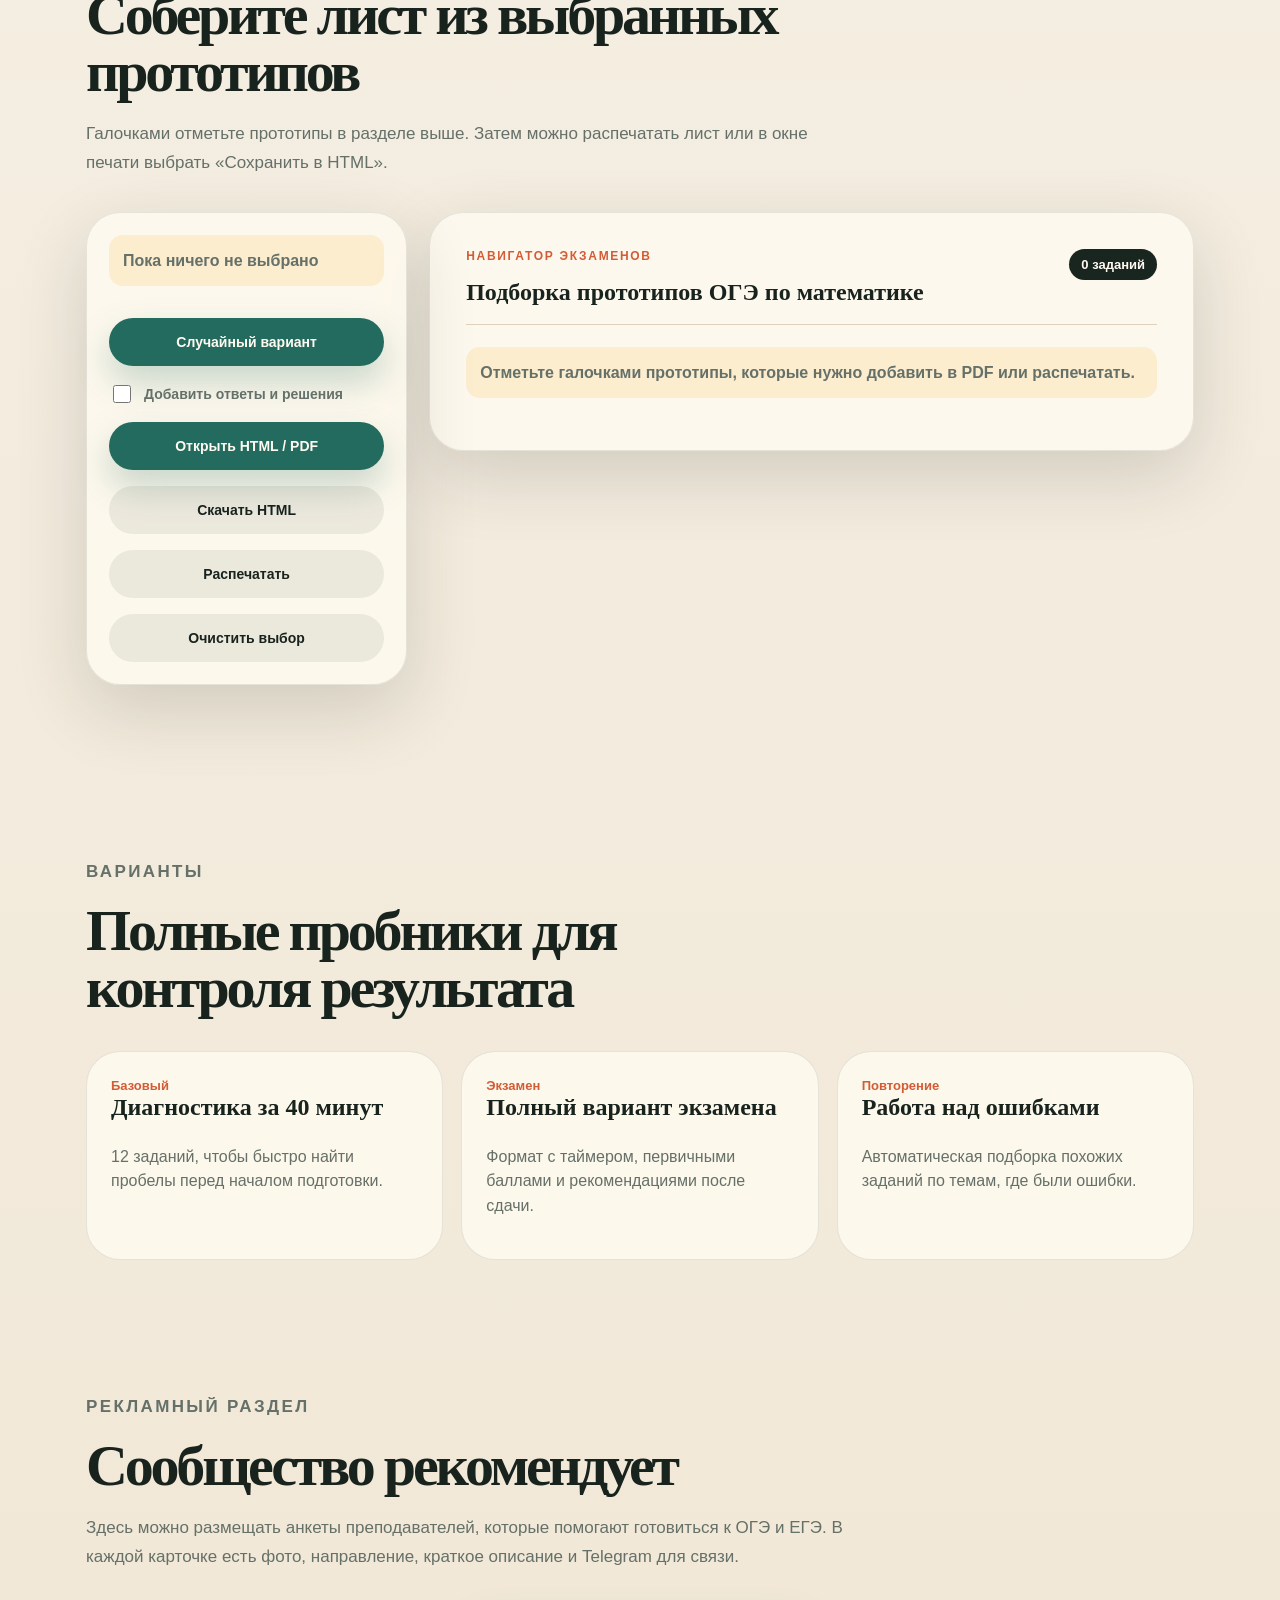
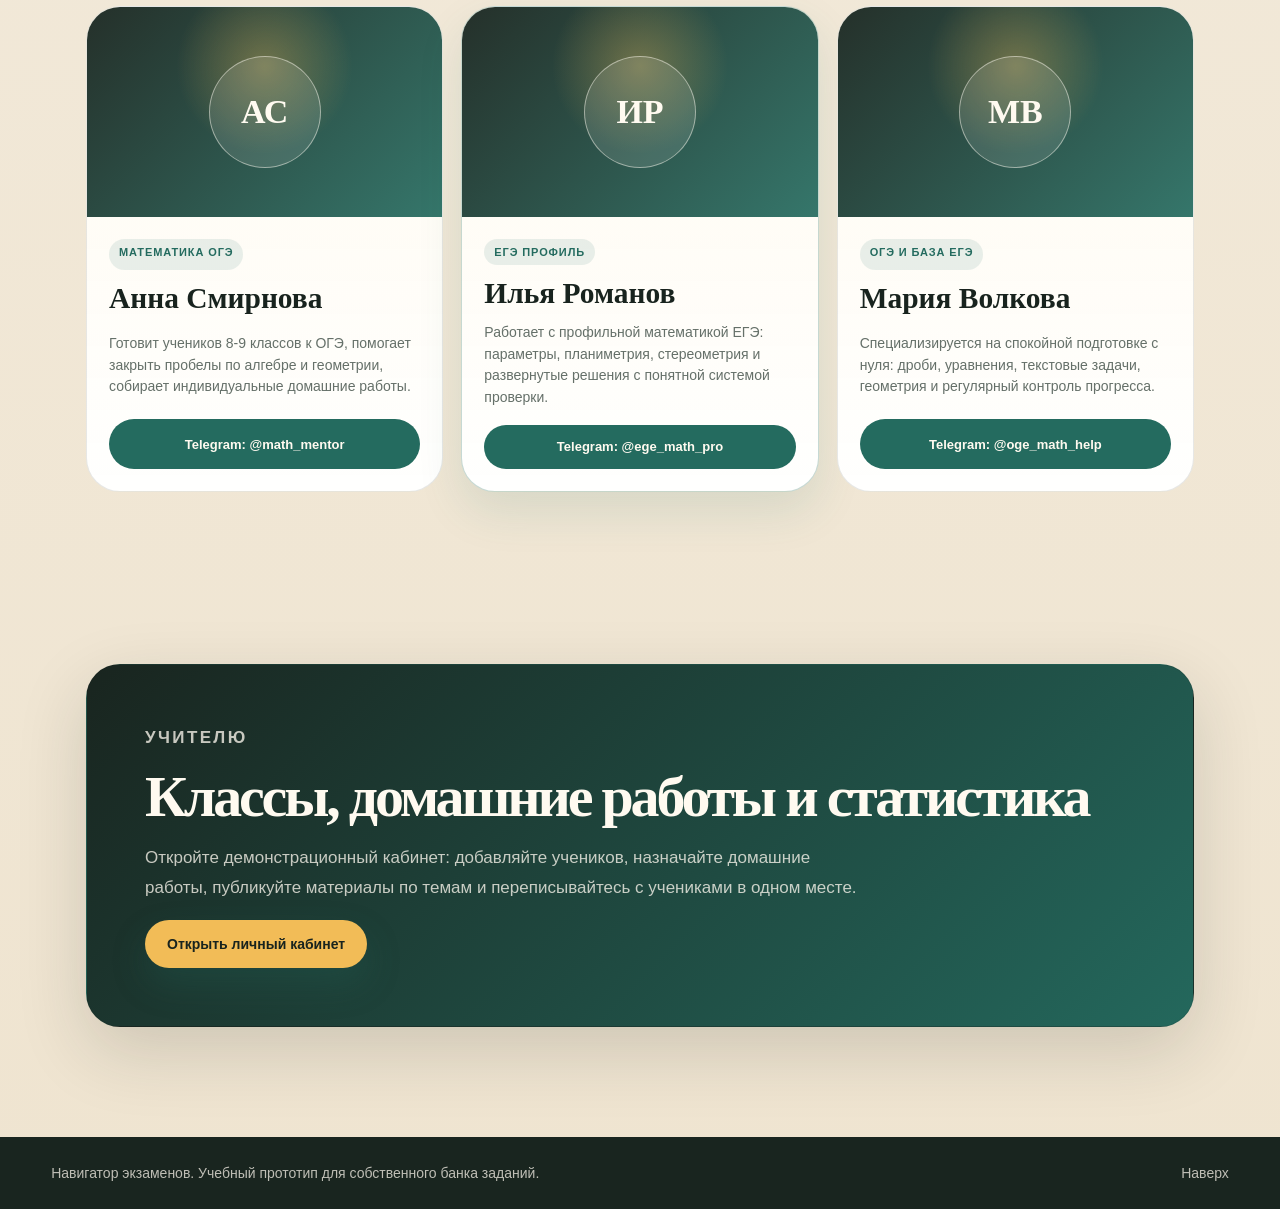
==== commit e20b81a8: "task1-5" ====
--- a/index.html
+++ b/index.html
@@ -275,11 +275,11 @@
     </footer>
 
     <script>window.OGE_TASKS = []; window.EGE_TASKS = []; window.MCKO_TASKS = [];</script>
-    <script src="tasks/task-01.js"></script>
-    <script src="tasks/task-02.js"></script>
-    <script src="tasks/task-03.js"></script>
-    <script src="tasks/task-04.js"></script>
-    <script src="tasks/task-05.js"></script>
+    <script src="tasks/task-01.js?v=20260722-7"></script>
+    <script src="tasks/task-02.js?v=20260722-7"></script>
+    <script src="tasks/task-03.js?v=20260722-7"></script>
+    <script src="tasks/task-04.js?v=20260722-7"></script>
+    <script src="tasks/task-05.js?v=20260722-7"></script>
     <script src="tasks/task-06.js"></script>
     <script src="tasks/task-07.js"></script>
     <script src="tasks/task-08.js"></script>
@@ -331,7 +331,15 @@
     <script src="mcko-tasks/grade-07/geometry-basic.js"></script>
     <script src="mcko-tasks/grade-07/geometry-advanced.js"></script>
     <script src="mcko-tasks/grade-08/algebra-advanced.js"></script>
-    <script src="mcko-tasks/grade-10/algebra-basic.js"></script>
+    <script src="mcko-tasks/grade-10/task-01.js"></script>
+    <script src="mcko-tasks/grade-10/task-02.js"></script>
+    <script src="mcko-tasks/grade-10/task-03.js"></script>
+    <script src="mcko-tasks/grade-10/task-04.js"></script>
+    <script src="mcko-tasks/grade-10/task-05.js"></script>
+    <script src="mcko-tasks/grade-10/task-06.js"></script>
+    <script src="mcko-tasks/grade-10/task-07.js"></script>
+    <script src="mcko-tasks/grade-10/task-08.js"></script>
+    <script src="mcko-tasks/grade-10/task-09.js"></script>
     <script src="russian-tasks/oge.js"></script>
     <script src="russian-tasks/ege.js"></script>
     <script src="russian-tasks/mcko.js"></script>
@@ -344,6 +352,6 @@
     <script src="russian-tasks/ege-11.js"></script>
     <script src="image-data.js"></script>
     <script src="lib/katex/katex.min.js"></script>
-    <script src="exam-builder.js"></script>
+    <script src="exam-builder.js?v=20260720-1"></script>
   </body>
 </html>
